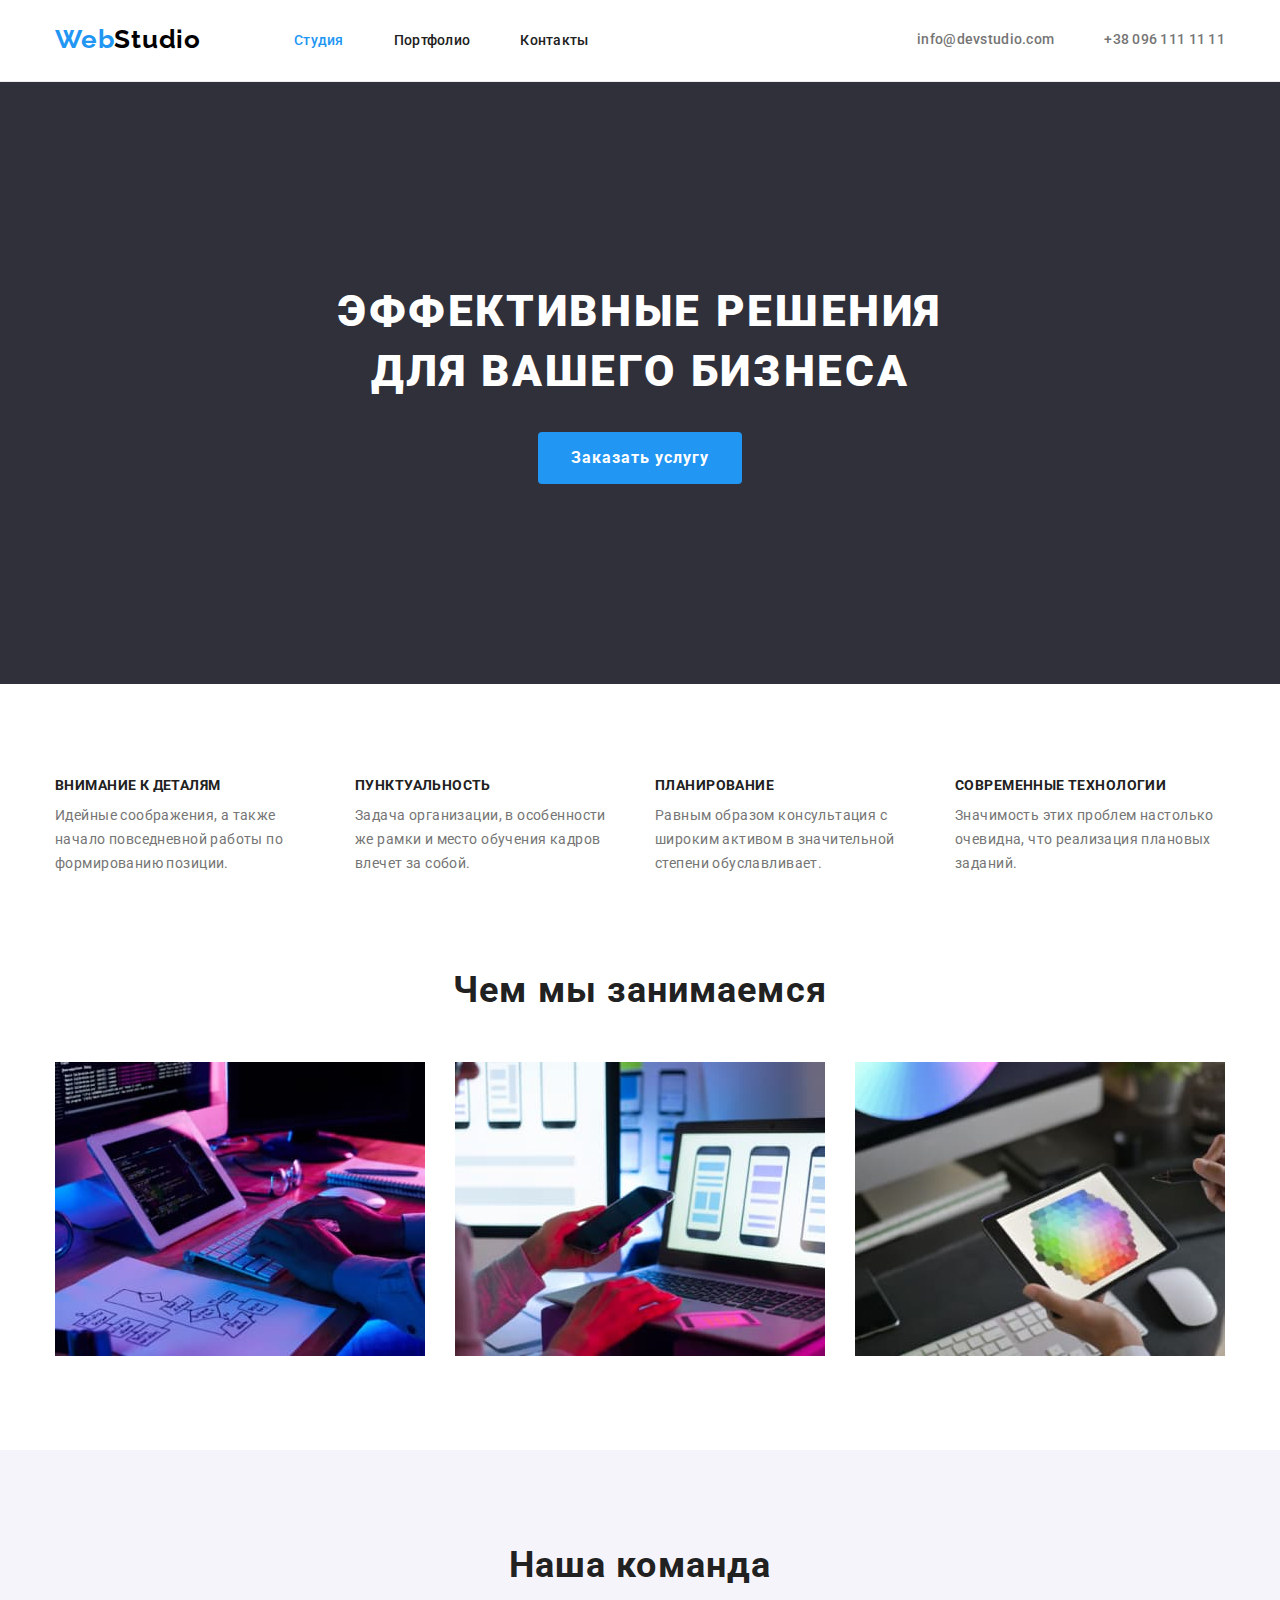
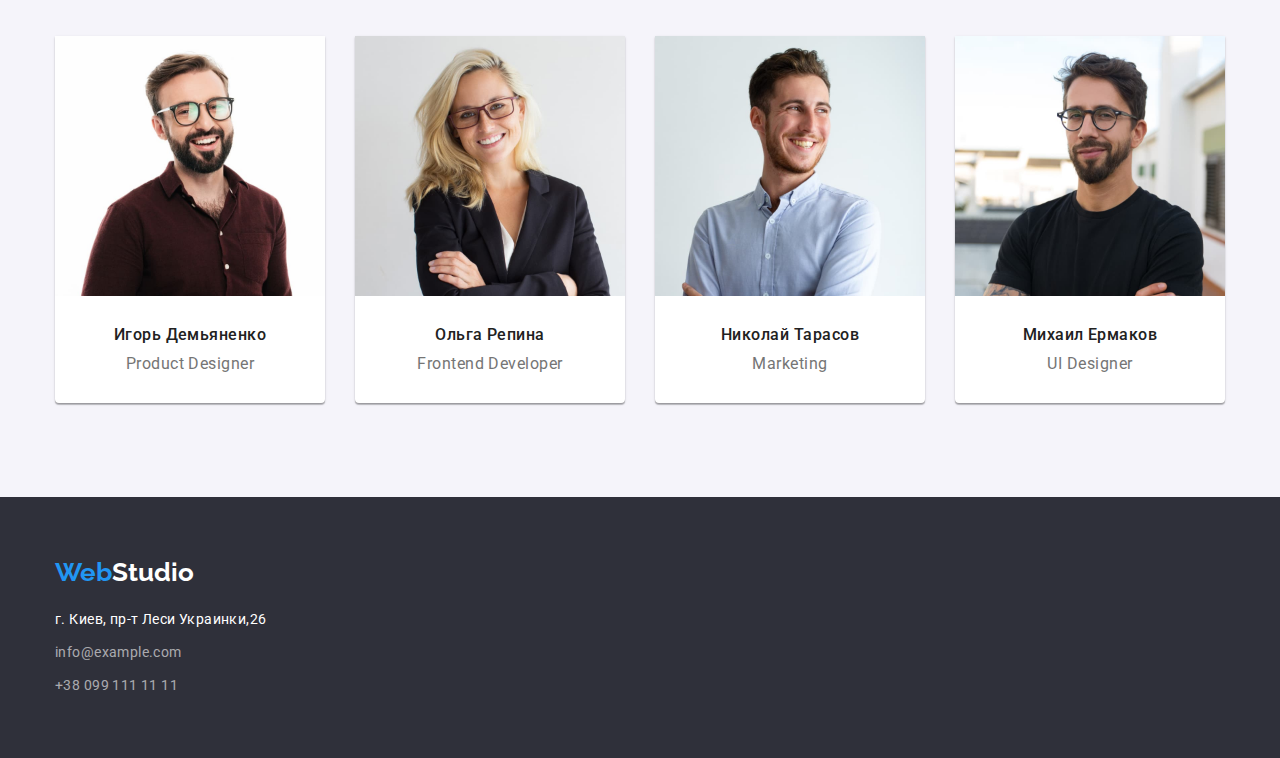
==== index.html @ 599b77ab "start" ====
<!DOCTYPE html>
<html lang="ru">
  <head>
    <meta charset="UTF-8" />
    <meta http-equiv="X-UA-Compatible" content="IE=edge" />
    <meta name="viewport" content="width=device-width, initial-scale=1.0" />
    <title>WebStudio</title>
    <link rel="preconnect" href="https://fonts.googleapis.com" />
    <link rel="preconnect" href="https://fonts.gstatic.com" crossorigin />
    <link
      href="https://fonts.googleapis.com/css2?family=Raleway:wght@700&family=Roboto:wght@400;500;700;900&display=swap"
      rel="stylesheet"
    />
    <link
      rel="stylesheet"
      href="https://cdnjs.cloudflare.com/ajax/libs/modern-normalize/1.1.0/modern-normalize.min.css"
    />
    <link rel="stylesheet" href="./css/styles.css" />
  </head>
  <body>
    <header class="header">
      <div class="container">
        <nav class="site-nav">
          <a class="logo link" href="./index.html"
            >Web<span class="logo-header link">Studio</span></a
          >

          <ul class="menu">
            <li class="menu-item">
              <a class="menu-link current" href="./index.html">Студия</a>
            </li>
            <li class="menu-item">
              <a class="menu-link" href="./portfolio.html">Портфолио</a>
            </li>
            <li class="menu-item"><a class="menu-link" href="">Контакты</a></li>
          </ul>
        </nav>

        <ul class="contacts">
          <li class="contact-item">
            <a class="contact-link" href="mailto:info@devstudio.com"
              >info@devstudio.com</a
            >
          </li>
          <li class="contact-item">
            <a class="contact-link" href="tel:+380961111111"
              >+38 096 111 11 11</a
            >
          </li>
        </ul>
      </div>
    </header>

    <main>
      <section class="hero">
        <div class="container">
          <h1 class="hero-title">Эффективные решения для вашего бизнеса</h1>
          <button type="button" class="hero-btn">Заказать услугу</button>
        </div>
      </section>

      <section class="future">
        <div class="container">
          <h2 hidden>наши особенности</h2>
          <ul class="future-list">
            <li class="future-item">
              <h3 class="future-title">Внимание к деталям</h3>
              <p class="future-text">
                Идейные соображения, а также начало повседневной работы по
                формированию позиции.
              </p>
            </li>
            <li class="future-item">
              <h3 class="future-title">Пунктуальность</h3>
              <p class="future-text">
                Задача организации, в особенности же рамки и место обучения
                кадров влечет за собой.
              </p>
            </li>
            <li class="future-item">
              <h3 class="future-title">Планирование</h3>
              <p class="future-text">
                Равным образом консультация с широким активом в значительной
                степени обуславливает.
              </p>
            </li>
            <li class="future-item">
              <h3 class="future-title">Современные технологии</h3>
              <p class="future-text">
                Значимость этих проблем настолько очевидна, что реализация
                плановых заданий.
              </p>
            </li>
          </ul>
        </div>
      </section>

      <section class="box">
        <div class="container">
          <h2 class="box-title">Чем мы занимаемся</h2>
          <ul class="box-list">
            <li class="box-item">
              <img src="./images/box1(1).jpg" alt="клавиатура" />
            </li>
            <li class="box-item">
              <img src="./images/box2(1).jpg" alt="телефон" />
            </li>
            <li class="box-item">
              <img src="./images/box3(1).jpg" alt="планшет" />
            </li>
          </ul>
        </div>
      </section>

      <section class="team">
        <div class="container">
          <h2 class="team-caption">Наша команда</h2>
          <ul class="team-list">
            <li class="team-item">
              <img
                class="our-team-img"
                src="./images/img(4)(1).jpg"
                alt="Дизайнер"
                width="270"
                height="260"
              />
              <div class="team-member">
                <h3 class="team-title">Игорь Демьяненко</h3>
                <p lang="en" class="team-text">Product Designer</p>
              </div>
            </li>
            <li class="team-item">
              <img
                class="our-team-img"
                src="./images/img(1)(1).jpg"
                alt="Разработчик"
                width="270"
                height="260"
              />
              <div class="team-member">
                <h3 class="team-title">Ольга Репина</h3>
                <p lang="en" class="team-text">Frontend Developer</p>
              </div>
            </li>
            <li class="team-item">
              <img
                class="our-team-img"
                src="./images/img(2)(1).jpg"
                alt="Маркетолог"
                width="270"
                height="260"
              />
              <div class="team-member">
                <h3 class="team-title">Николай Тарасов</h3>
                <p lang="en" class="team-text">Marketing</p>
              </div>
            </li>
            <li class="team-item">
              <img
                class="our-team-img"
                src="./images/img(3)(1).jpg"
                alt="Дизайнер"
                width="270"
                height="260"
              />
              <div class="team-member">
                <h3 class="team-title">Михаил Ермаков</h3>
                <p lang="en" class="team-text">UI Designer</p>
              </div>
            </li>
          </ul>
        </div>
      </section>
    </main>

    <footer class="footer">
      <div class="container">
        <a class="footer-logo" href="./index.html"
          >Web<span class="logo-studio white">Studio</span></a
        >
        <address>
          <ul class="address">
            <li class="address-item">
              <a href="" class="address-title"
                >г. Киев, пр-т Леси Украинки,26</a
              >
            </li>
            <li class="address-item">
              <a class="address-link" href="mailto:info@example.com"
                >info@example.com</a
              >
            </li>
            <li class="address-item">
              <a class="address-link" href="tel:+380991111111"
                >+38 099 111 11 11</a
              >
            </li>
          </ul>
        </address>
      </div>
    </footer>
  </body>
</html>
---- css/styles.css ----
html {
  box-sizing: border-box;
}
*,
*::before,
*::after{
  box-sizing: border-box;

}
:root {
  --main-color: #757575;
  --secondary-color: #212121;
  --logo-header-color: #000;
  --logo-color: #2196f3;
  --logo-studio-color: #fff;
  --link-color: #2196f3;
  --background-color: #2f303a;
  --primary-white-color: #fff;
}

body {
  /*font-family: 'Raleway', sans-serif;*/
  font-family: "Roboto", sans-serif;
  font-weight: 400;
  font-style: normal;
  font-size: 14px;
  color: var(--main-color);
}

.container {
  width: 1200px;
  padding-left: 15px;
  padding-right: 15px;
  margin: 0 auto;
  outline: 1px;
}

section {
  padding-top: 94px;
  padding-bottom: 94px;
}

p,ul,h1,h2,h3,h4,h5,h6 {
  margin: 0;
  padding: 0;
}

img {
display: block;
max-width: 100%;
height: auto;
}


/*-header-*/

.menu {
   display: flex;
   margin-left: 93px;
}
.menu-item {
  display: block;
  padding-top: 32px;
  padding-bottom: 32px;
  text-align: center;
}

.menu-item:not(:last-child){
    margin-right: 50px;
}

.header {
  border-bottom: 1px solid #ECECEC; 
}

.logo {
  font-family: "Raleway", sans-serif;
  font-weight: 700;
  font-size: 26px;
  line-height: 1.19;
  letter-spacing: 0.03em;
  color: var(--logo-color);
  text-decoration: none;
  align-items: center;
  display: block;
  padding-top: 24px;
  padding-bottom: 25px;
}
.logo-header {
  color: var(--logo-header-color);
}

.site-nav {
    display: flex;
}
.menu-link {
  font-weight: 500;
  line-height: 1.14;
  letter-spacing: 0.02em;
  color: var(--secondary-color);
  text-decoration: none;
}
.menu-link:hover,
.menu-link:focus {
  color: var(--link-color);
}
.menu-link.current {
  color: var(--link-color);
}

.contacts {
  display: flex;
 }
 .header .container{
   display: flex;
   justify-content: space-between;
 }
.contact-item{
  padding-top: 32px;
  padding-bottom: 32px;
}

.contact-item:not(:last-child){
  margin-right: 50px;
}
.contact-link {
  font-weight: 500;
  line-height: 1.14;
  letter-spacing: 0.02em;
  color: var(--main-color);
  text-decoration: none;
  display: block;

  }
.contact-link:hover,
.contact-link:focus {
  color: var(--link-color);
}

/*-other-*/
ul {
  list-style: none;
}

/*-ГЕРОЙ-*/
.hero {
  background-color: var(--background-color);
  padding-top: 200px;
  padding-bottom: 200px;   
  text-align: center;
}
.hero-title {
  font-weight: 900;
  font-size: 44px;
  line-height: 1.36;
  letter-spacing: 0.06em;
  text-transform: uppercase;
  color: var(--primary-white-color);
  
  width: 696px;
  margin-top: 0;
    
  margin-bottom: 30px;
  margin-left: auto;
  margin-right: auto;
   
}
.hero-btn {
  font-family: Roboto;
  font-weight: 700;
  font-size: 16px;
  line-height: 1.88;
  
  text-align: center;
  letter-spacing: 0.06em;
  color: var(--primary-white-color);
  background-color: var(--link-color);
  cursor: pointer;
  border-radius: 4px;
  padding: 10px 32px;
  min width: 200px;
  margin-bottom: 0px;
  
  border: 1px solid transparent;
  
}
.hero-btn:hover,
.hero-btn:focus {
  background-color: #188ce8;
}


/* преимущества */
.future-list {
  display: flex;
}
.future-item:not(:last-child){
   margin-right: 30px;
}
.future-item {
  width: 270px;
}

.future-title {
  font-weight: 700;
  line-height: 1.14;
  letter-spacing: 0.03em;
  text-transform: uppercase;
  color: var(--secondary-color);
  margin-bottom: 10px;

  font-size: 14px;
}

.future-text {
  line-height: 1.71;
  letter-spacing: 0.03em;
  color: var(--main-color);
  
}

/* -what we do- */

.box {
  padding-top: 0;
}

.box-list{
  display: flex;
}
.box-item{
  display: block;
}
.box-item:not(:last-child){
    margin-right: 30px;
}

.box-title {
  font-weight: 700;
  font-size: 36px;
  line-height: 1.17;
  letter-spacing: 0.03em;
  color: var(--secondary-color);
  margin-bottom: 50px;
  text-align: center;
}

/* -наша команда -*/

.team {
  background-color: #F5F4FA;
}

.team-list {
  display: flex;
}


.team-caption {
  font-weight: 700;
  font-size: 36px;
  line-height: 1.17;
  letter-spacing: 0.03em;
  color: var(--secondary-color);
  
  text-align: center;
  display: block;
  margin-bottom: 50px;
}

.team-item {
 width: 270px;
 display: block;
 box-shadow: 0px 1px 3px rgba(0, 0, 0, 0.12),
 0px 1px 1px rgba(0, 0, 0, 0.14),
 0px 2px 1px rgba(0, 0, 0, 0.2);
 border-radius: 0px 0px 4px 4px;
 background-color: #fff;
 
}

.our-team-img {
    display: block;
    
}

.team-item:not(:last-child){
    margin-right: 30px;
}

.team-member{
  padding-top: 30px;
  padding-bottom: 30px;
}

.team-title {
  font-weight: 500;
  font-size: 16px;
  line-height: 1.18;
  text-align: center;
  letter-spacing: 0.03em;
  color: var(--secondary-color);
  
  display: block;
  margin-bottom: 10px;
}
.team-text {
  font-size: 16px;
  line-height: 1.18;
  text-align: center;
  letter-spacing: 0.03em;
  color: var(--main-color);

  
}

/* -Футер -*/

.footer {
  background-color: var(--background-color);
  padding-top: 60px;
  padding-bottom: 60px;
}

.footer-logo {
    display: block;
    
    margin-bottom: 20px;
    font-family: 'Raleway';
    font-weight: 700;
    font-size: 26px;
    line-height: 1.19;
    color: var(--logo-color);
    text-decoration: none;
  }
.logo-studio {
  color: var(--logo-studio-color);
}

.address{
  display: block;
}

.address-title {
  line-height: 1.71;
  letter-spacing: 0.03em;
  color: var(--primary-white-color);
  font-style: normal;
  text-decoration: none;
}
.address-link {
  line-height: 1.71;
  letter-spacing: 0.03em;
  color: rgba(255, 255, 255, 0.6);
  text-decoration: none;
  font-style: normal;
}
.address-link:hover,
.address-link:focus {
  color: var(--link-color);
}

.address-item:not(:last-child){
    margin-bottom: 9px;
}


/* --Портфолио- */
/* --Кнопки- */



.portfolio-btn {
  font-weight: 500;
  font-size: 16px;
  line-height: 1.62;
  text-align: center;
  letter-spacing: 0.03em;
  color: var(--secondary-color);
  background-color: #F5F4FA3;
  cursor: pointer;

  display: block;
  padding: 6px 22px;
}
.portfolio-btn:hover,
.portfolio-btn:focus {
  color: var(--primary-white-color);
  background-color: var(--link-color);
  filter: drop-shadow(0px 4px 4px rgba(0, 0, 0, 0.25));
}

.portfolio-btn.current{
  background-color: var(--logo-color);
  color: var(--primary-white-color);
}

.ul.button {
    margin-bottom: 50px;
    display: flex;
    justify-content: center;

}

.portfolio-btn {
    display: block;
    border-radius: 4px;
}
.portfolio-button-item:not(:last-child){
    margin-right: 8px;
}

/* --Примеры портфолио- */

.portfolio-list {
  display: flex;
  flex-wrap: wrap;
}

.portfolio-item {
 display: block;
 width: 370px;
 margin-right: 30px;
 margin-bottom: 30px;

  
}

.portfolio-item:nth-child(3n){
    margin-right: 0;
}

.portfolio-item:nth-last-child(-n + 3){
    margin-bottom: 0;
}

.portfolio-cards {
    display: block;
    font-weight: 700;
    font-size: 18px;
    line-height: 2;
    letter-spacing: 0.06em;
    color: var(--title-text-color);
    text-decoration: none;
    background-color: var(--primary-white-color); 
    
    max-width: 100%;
    height: auto;
    
}

.card-text {
    border-left: 1px solid #EEEEEE;
    border-right: 1px solid #EEEEEE;
    border-bottom: 1px solid #EEEEEE;
    padding: 20px 24px;
}

.portfolio-title {
  font-weight: 700;
  font-size: 18px;
  line-height: 2;
  letter-spacing: 0.06em;
  color: var(--secondary-color);

  text-decoration: none;
  display: block;
  margin-bottom: 4px;
}
.portfolio-text {
  font-size: 16px;
  line-height: 1.87;
  letter-spacing: 0.03em;
  color: var(--main-color);

  font-weight: 400;
  font-family: 'Roboto';
  font-style: normal;
}
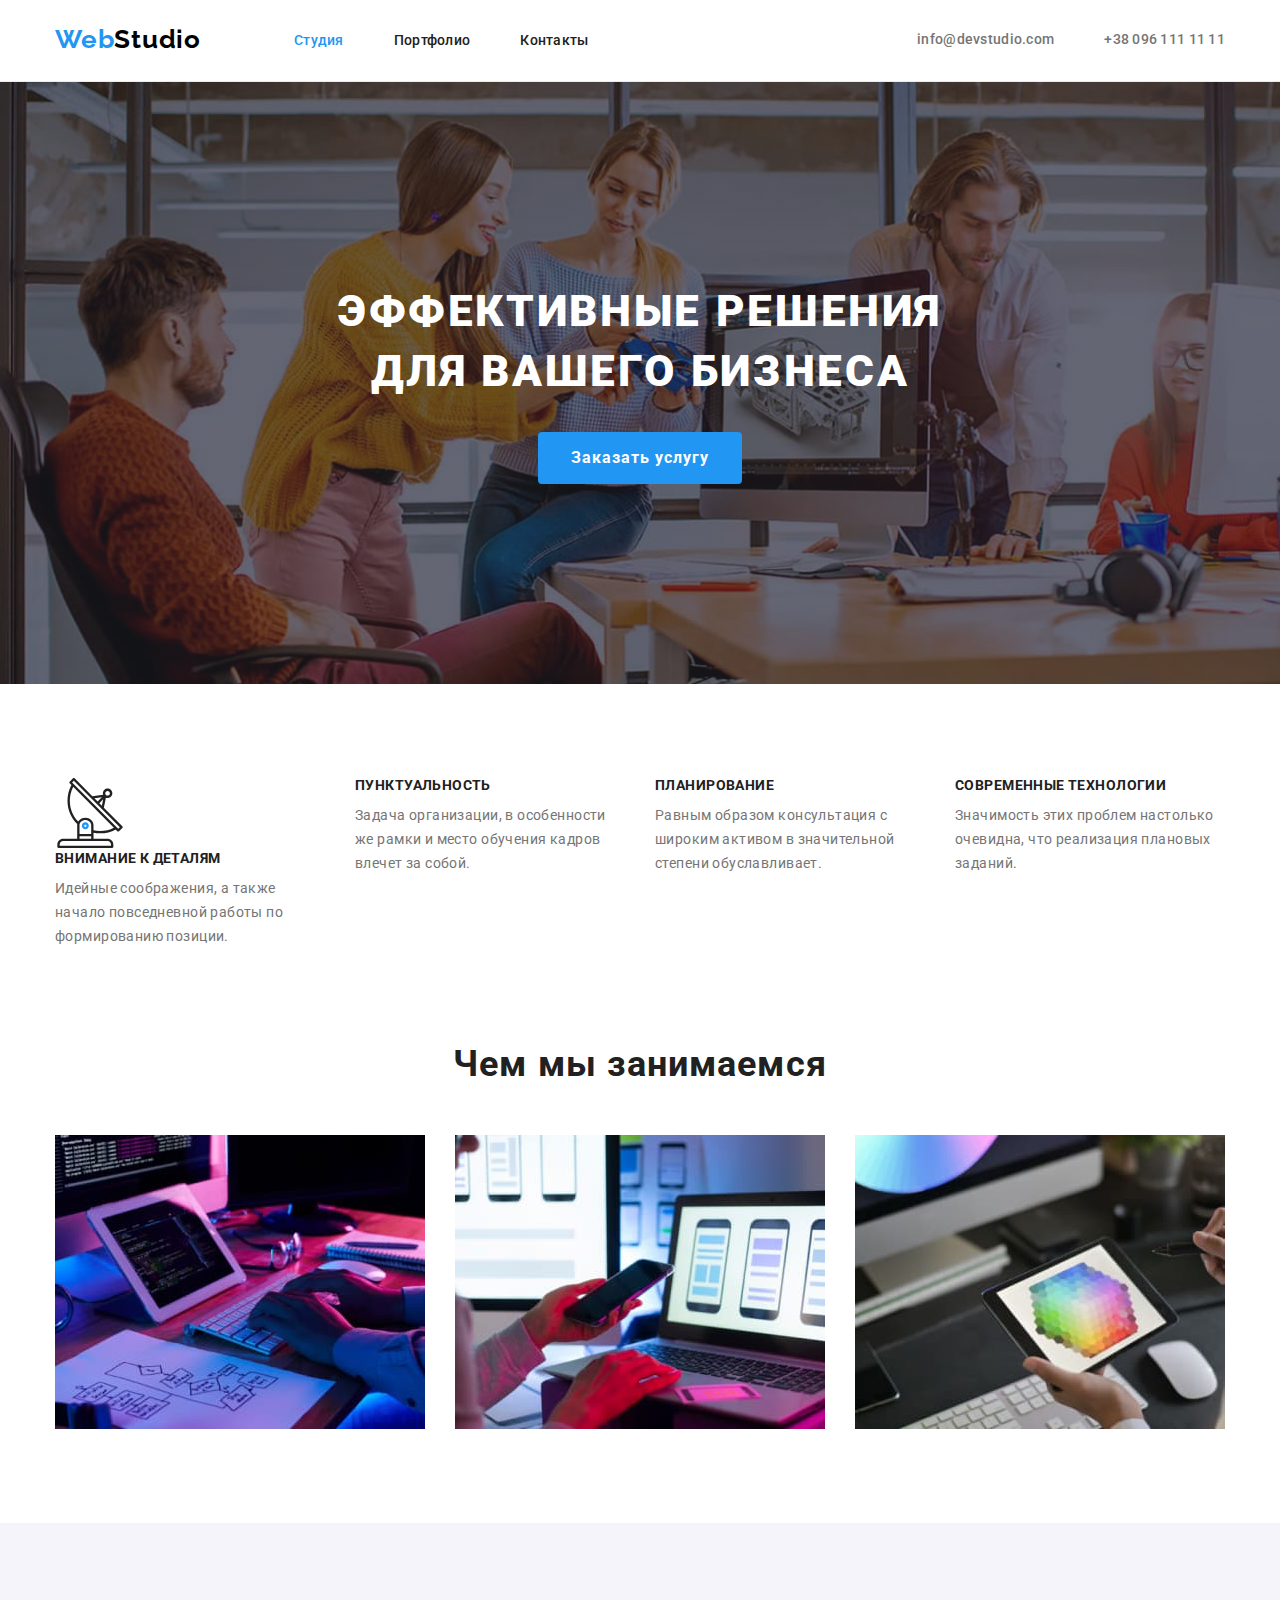
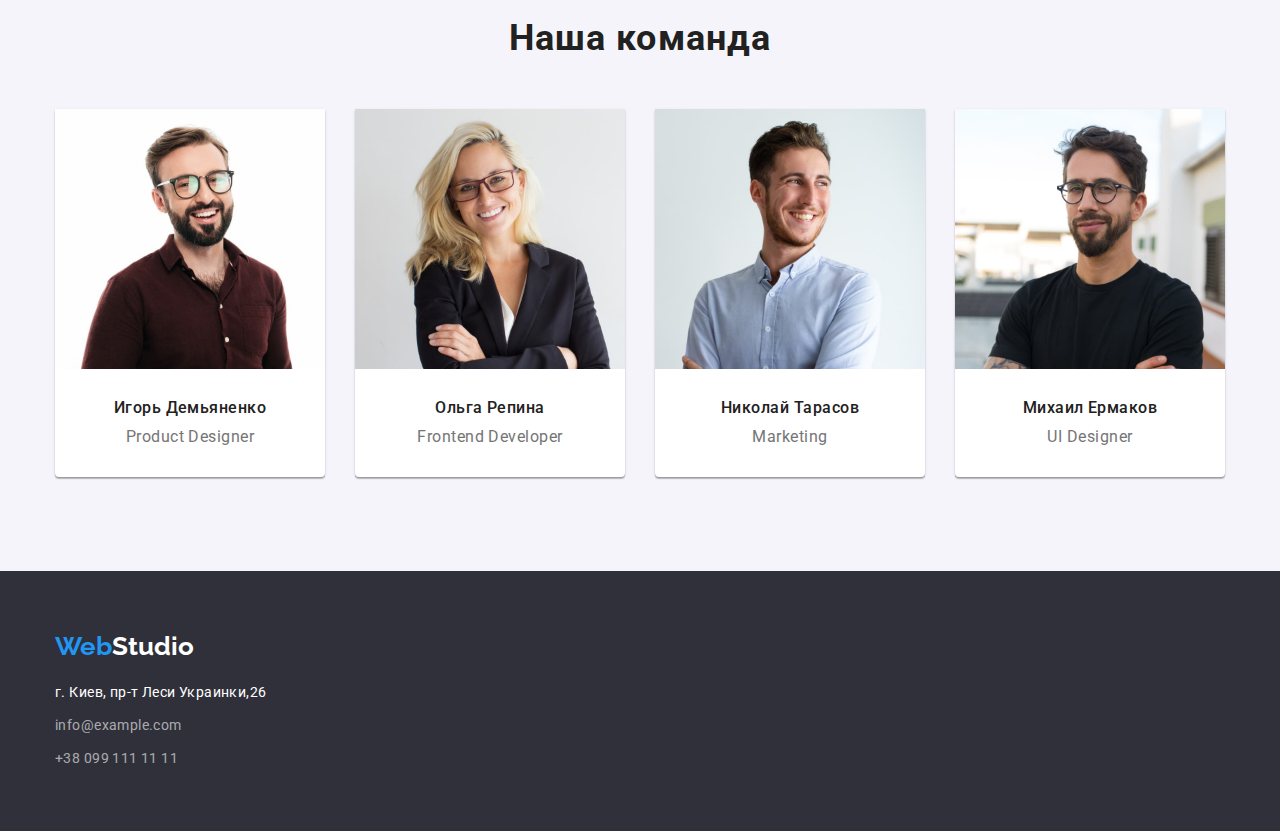
==== commit e68ec0c4: "no svg" ====
--- a/index.html
+++ b/index.html
@@ -64,6 +64,11 @@
           <h2 hidden>наши особенности</h2>
           <ul class="future-list">
             <li class="future-item">
+              <div class="fon">
+                <svg class="fon-item" width="70" height="70">
+                  <use href="./images/symbol-defs.svg#icon-antenna"></use>
+                </svg>
+              </div>
               <h3 class="future-title">Внимание к деталям</h3>
               <p class="future-text">
                 Идейные соображения, а также начало повседневной работы по
--- a/css/styles.css
+++ b/css/styles.css
@@ -143,11 +143,19 @@
 }
 
 /*-ГЕРОЙ-*/
+
 .hero {
   background-color: var(--background-color);
   padding-top: 200px;
   padding-bottom: 200px;   
   text-align: center;
+  background-image: linear-gradient(rgba(47, 48, 58, 0.4),rgba(47, 48, 58, 0.4)),
+  url(../images/hero-bk.jpg);
+  background-repeat: no-repeat;
+  background-size: cover;
+  max-width: 1600px;
+  margin: 0 auto;
+  
 }
 .hero-title {
   font-weight: 900;
@@ -191,6 +199,7 @@
 
 
 /* преимущества */
+
 .future-list {
   display: flex;
 }
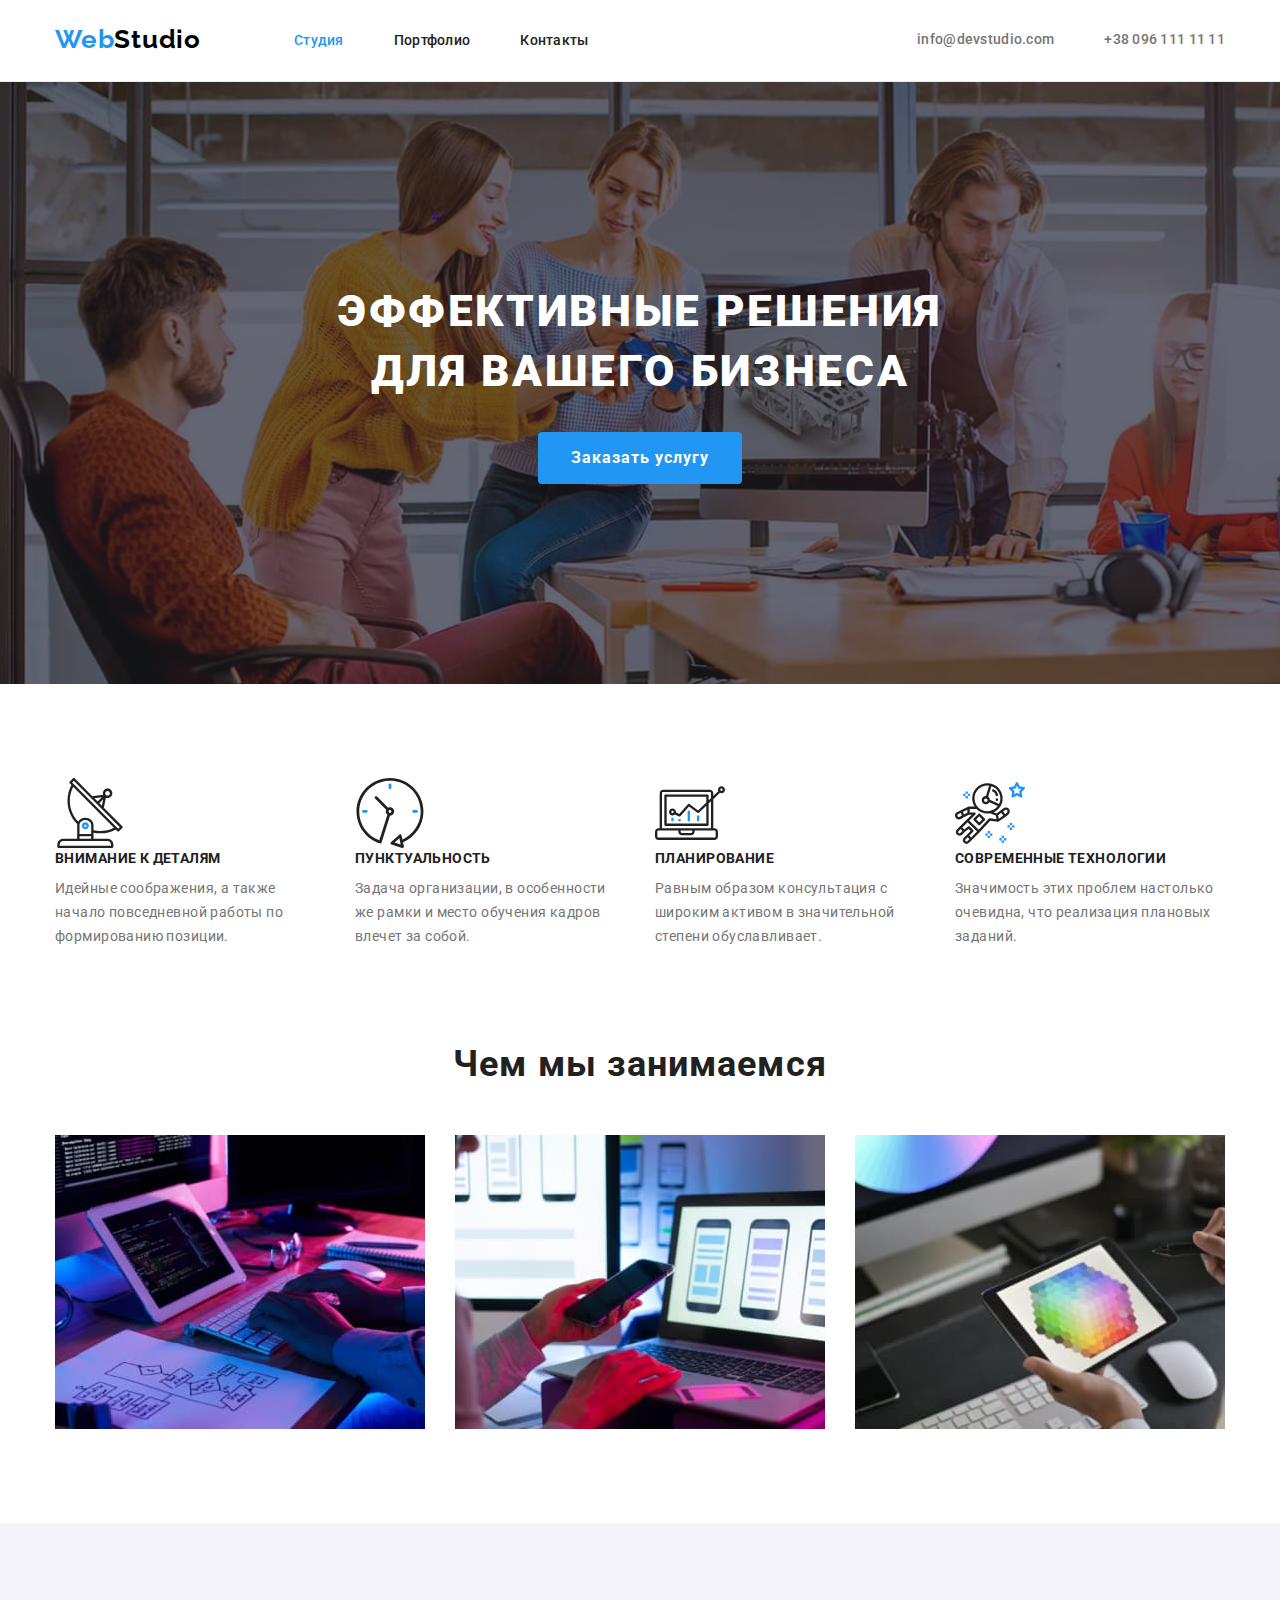
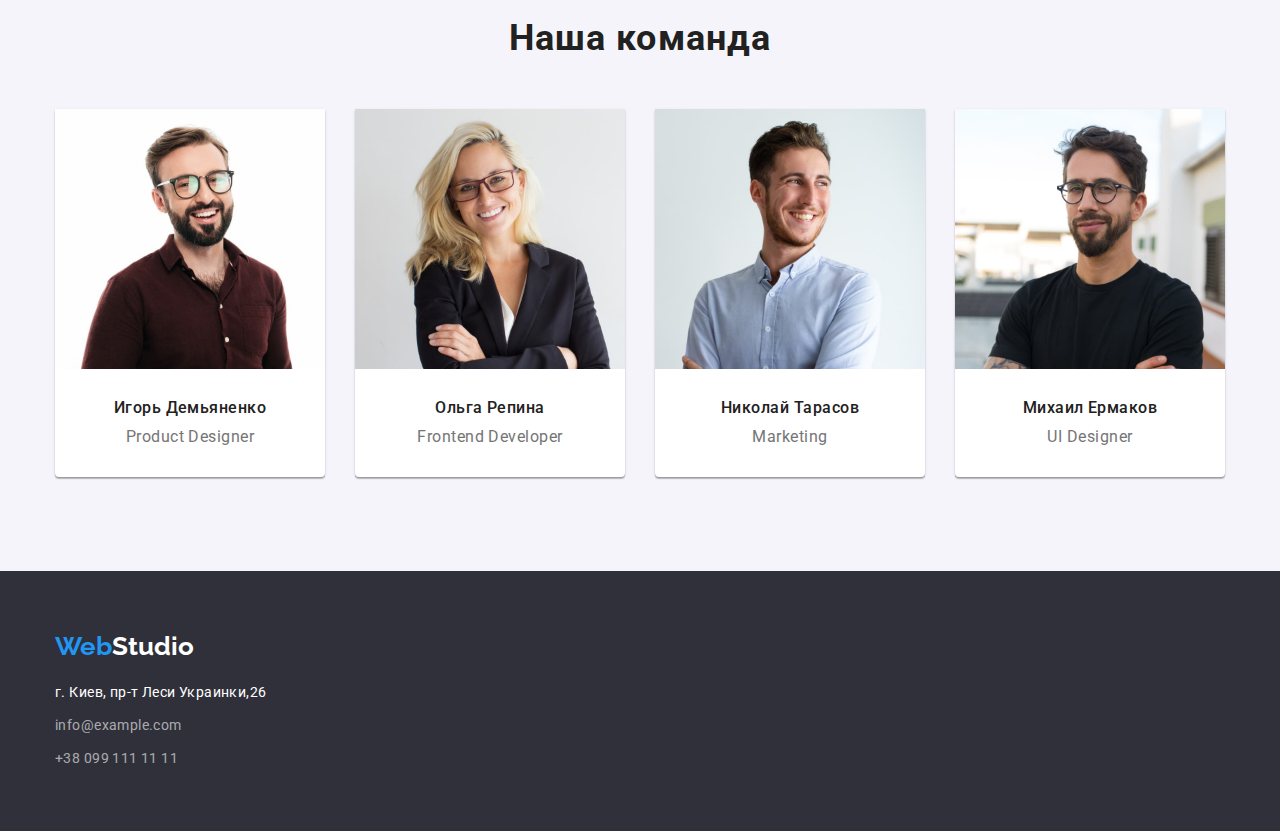
==== commit e725ddac: "new" ====
--- a/index.html
+++ b/index.html
@@ -76,6 +76,11 @@
               </p>
             </li>
             <li class="future-item">
+              <div class="fon">
+                <svg class="fon-item" width="70" height="70">
+                  <use href="./images/symbol-defs.svg#icon-clock"></use>
+                </svg>
+              </div>
               <h3 class="future-title">Пунктуальность</h3>
               <p class="future-text">
                 Задача организации, в особенности же рамки и место обучения
@@ -83,6 +88,11 @@
               </p>
             </li>
             <li class="future-item">
+              <div class="fon">
+                <svg class="fon-item" width="70" height="70">
+                  <use href="./images/symbol-defs.svg#icon-diagram"></use>
+                </svg>
+              </div>
               <h3 class="future-title">Планирование</h3>
               <p class="future-text">
                 Равным образом консультация с широким активом в значительной
@@ -90,6 +100,11 @@
               </p>
             </li>
             <li class="future-item">
+              <div class="fon">
+                <svg class="fon-item" width="70" height="70">
+                  <use href="./images/symbol-defs.svg#icon-astronaut"></use>
+                </svg>
+              </div>
               <h3 class="future-title">Современные технологии</h3>
               <p class="future-text">
                 Значимость этих проблем настолько очевидна, что реализация
--- a/css/styles.css
+++ b/css/styles.css
@@ -227,6 +227,7 @@
   color: var(--main-color);
   
 }
+
 
 /* -what we do- */
 
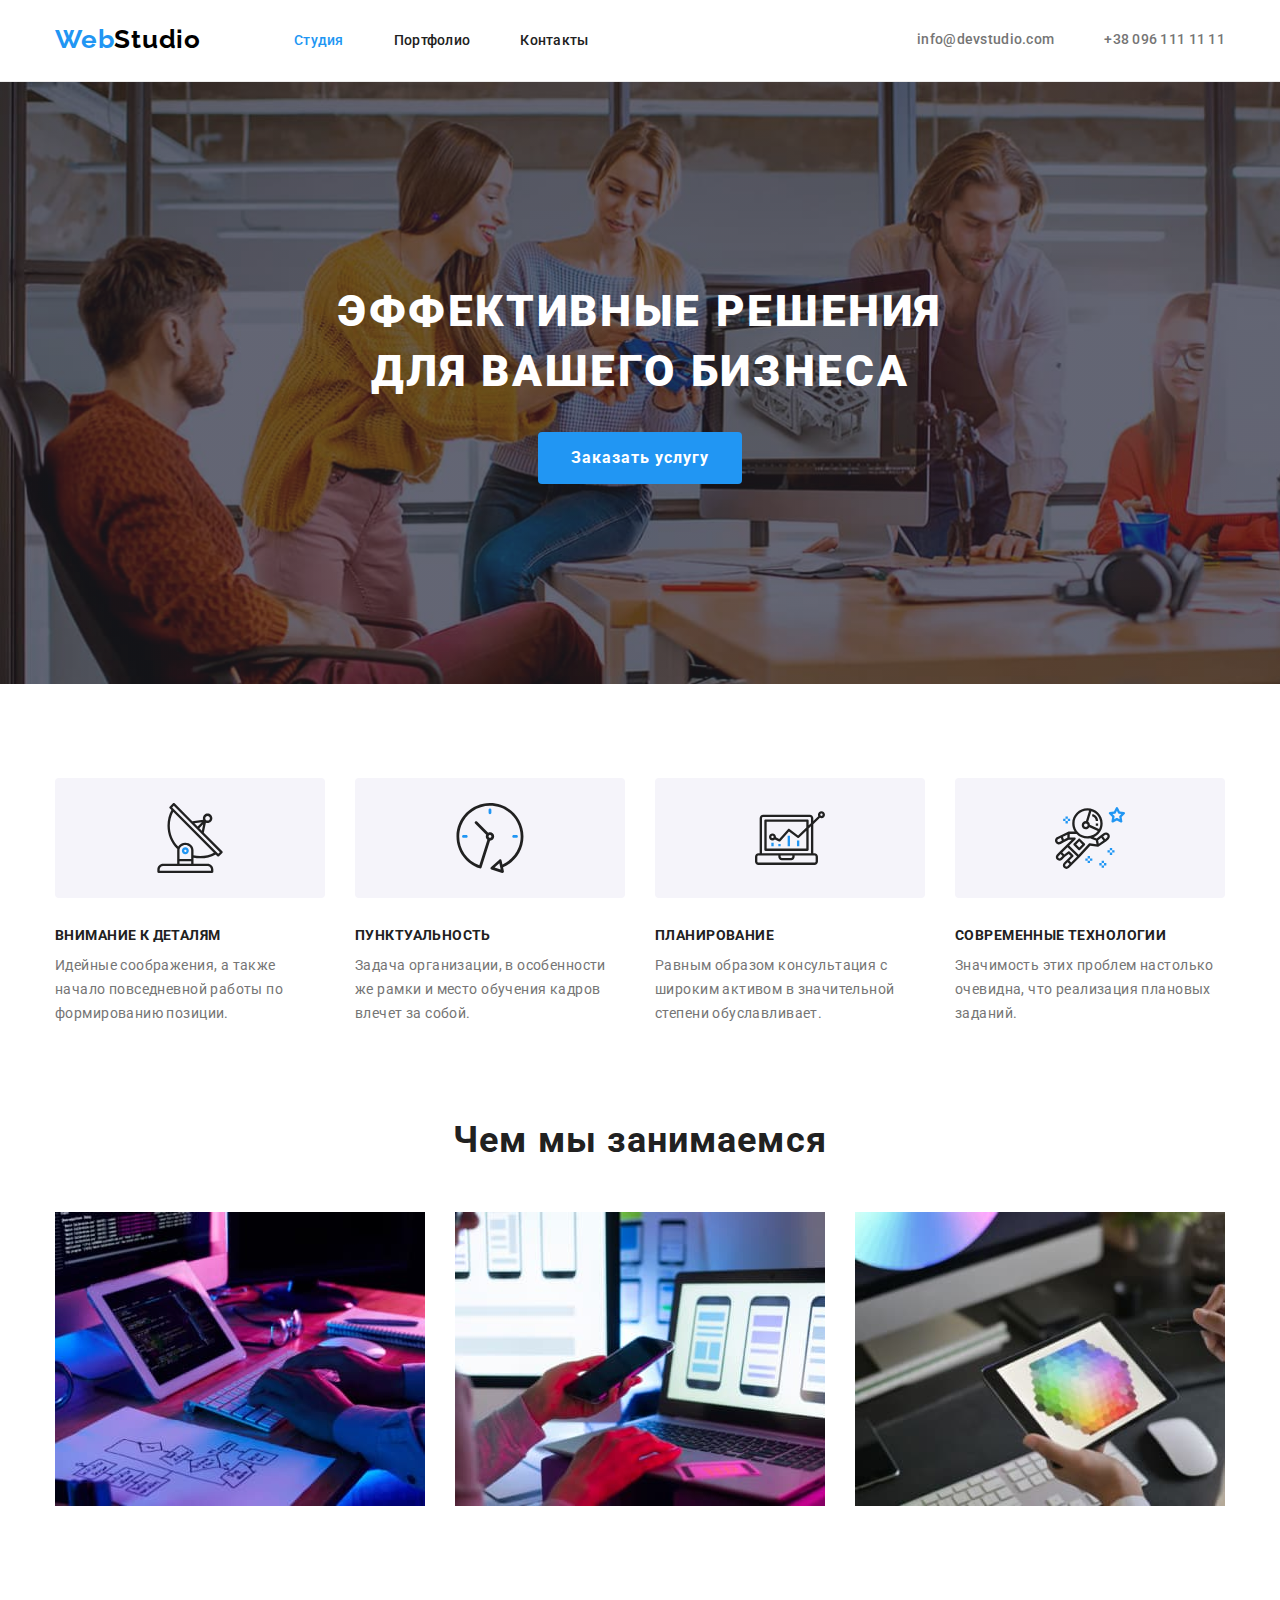
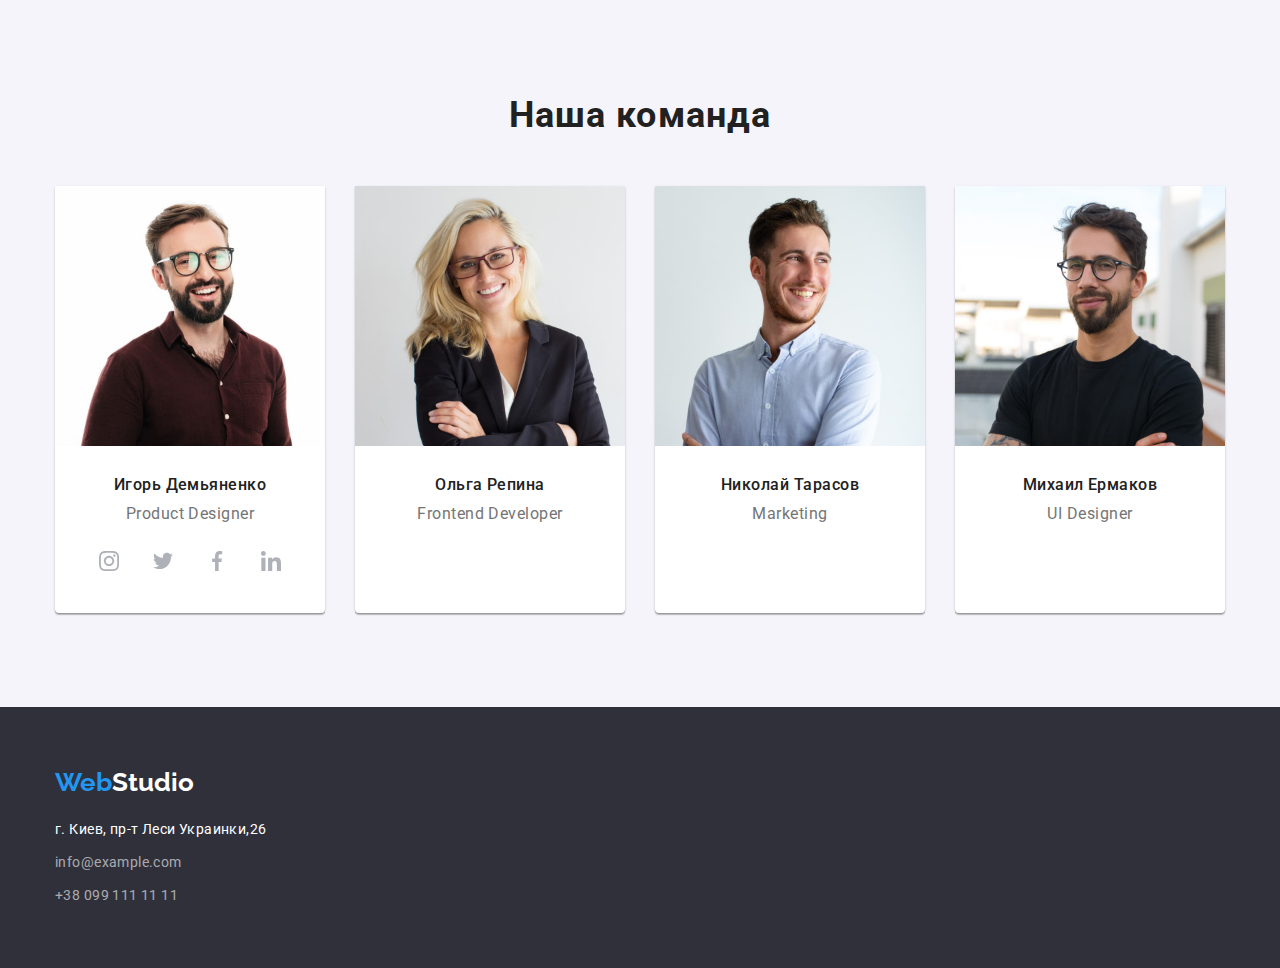
==== commit 6eaec918: "on half ready" ====
--- a/index.html
+++ b/index.html
@@ -148,6 +148,38 @@
                 <h3 class="team-title">Игорь Демьяненко</h3>
                 <p lang="en" class="team-text">Product Designer</p>
               </div>
+              <ul class="our-team-social ul">
+                <li class="our-team-social-item">
+                  <a href="" class="our-team-social-link">
+                    <svg class="our-team-social-icons" width="20" height="20">
+                      <use
+                        href="./images/symbol2-defs.svg#icon-instagram"
+                      ></use>
+                    </svg>
+                  </a>
+                </li>
+                <li class="our-team-social-item">
+                  <a href="" class="our-team-social-link">
+                    <svg class="our-team-social-icons" width="20" height="20">
+                      <use href="./images/symbol2-defs.svg#icon-twitter"></use>
+                    </svg>
+                  </a>
+                </li>
+                <li class="our-team-social-item">
+                  <a href="" class="our-team-social-link">
+                    <svg class="our-team-social-icons" width="20" height="20">
+                      <use href="./images/symbol2-defs.svg#icon-facebook"></use>
+                    </svg>
+                  </a>
+                </li>
+                <li class="our-team-social-item">
+                  <a href="" class="our-team-social-link">
+                    <svg class="our-team-social-icons" width="20" height="20">
+                      <use href="./images/symbol2-defs.svg#icon-linkedin"></use>
+                    </svg>
+                  </a>
+                </li>
+              </ul>
             </li>
             <li class="team-item">
               <img
--- a/css/styles.css
+++ b/css/styles.css
@@ -202,12 +202,14 @@
 
 .future-list {
   display: flex;
+  
 }
 .future-item:not(:last-child){
    margin-right: 30px;
 }
 .future-item {
   width: 270px;
+  
 }
 
 .future-title {
@@ -219,14 +221,27 @@
   margin-bottom: 10px;
 
   font-size: 14px;
+  
 }
 
 .future-text {
   line-height: 1.71;
   letter-spacing: 0.03em;
   color: var(--main-color);
-  
-}
+    
+}
+
+.fon {
+  display: flex;
+  justify-content: center;
+  align-items: center;
+  background-color: #F5F4FA;
+  width: 270px;
+  height: 120px;
+  margin-bottom: 30px;
+  border-radius: 4px;
+}
+
 
 
 /* -what we do- */
@@ -300,7 +315,7 @@
 
 .team-member{
   padding-top: 30px;
-  padding-bottom: 30px;
+  padding-bottom: 16px;
 }
 
 .team-title {
@@ -320,8 +335,38 @@
   text-align: center;
   letter-spacing: 0.03em;
   color: var(--main-color);
-
-  
+ 
+}
+
+.our-team-social{
+    display: flex;
+    justify-content: center;
+    margin-bottom: 30px;
+}
+.our-team-social-link{
+    display: flex;
+    justify-content: center;
+    align-items: center;
+    width: 44px;
+    height: 44px;
+    background-color: #FFFFFF;
+    border-radius: 50%;
+    fill: #AFB1B8;
+}
+.our-team-social-link:focus{
+    background-color: var(--link-color);
+}
+.our-team-social-link:focus.our-team-social-icons{
+    fill: var(--primary-white-color);
+}
+.our-team-social-item:not(:last-child){
+    margin-right: 10px;
+}
+.our-team-social-link:hover{
+    background-color: var(--link-color);
+}
+.our-team-social-link:hover.our-team-social-icons{
+    fill: var(--primary-white-color);
 }
 
 /* -Футер -*/
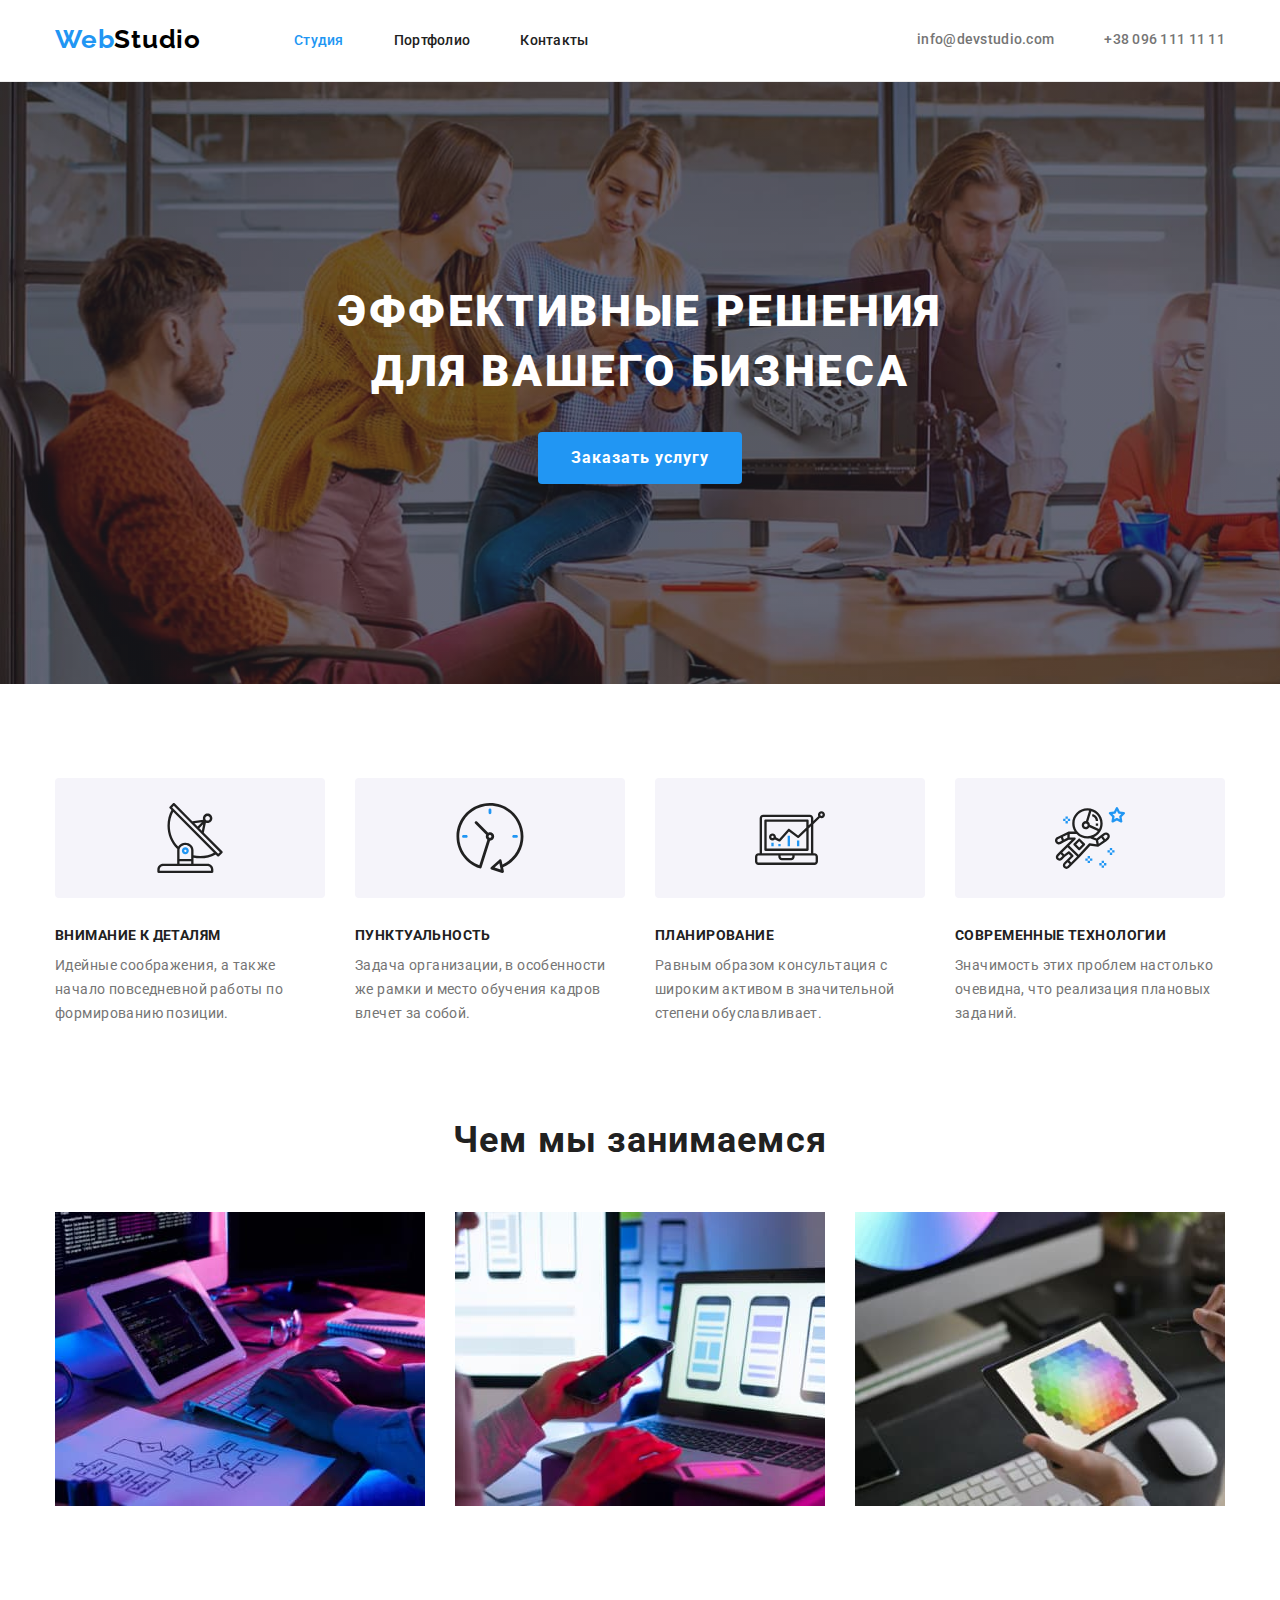
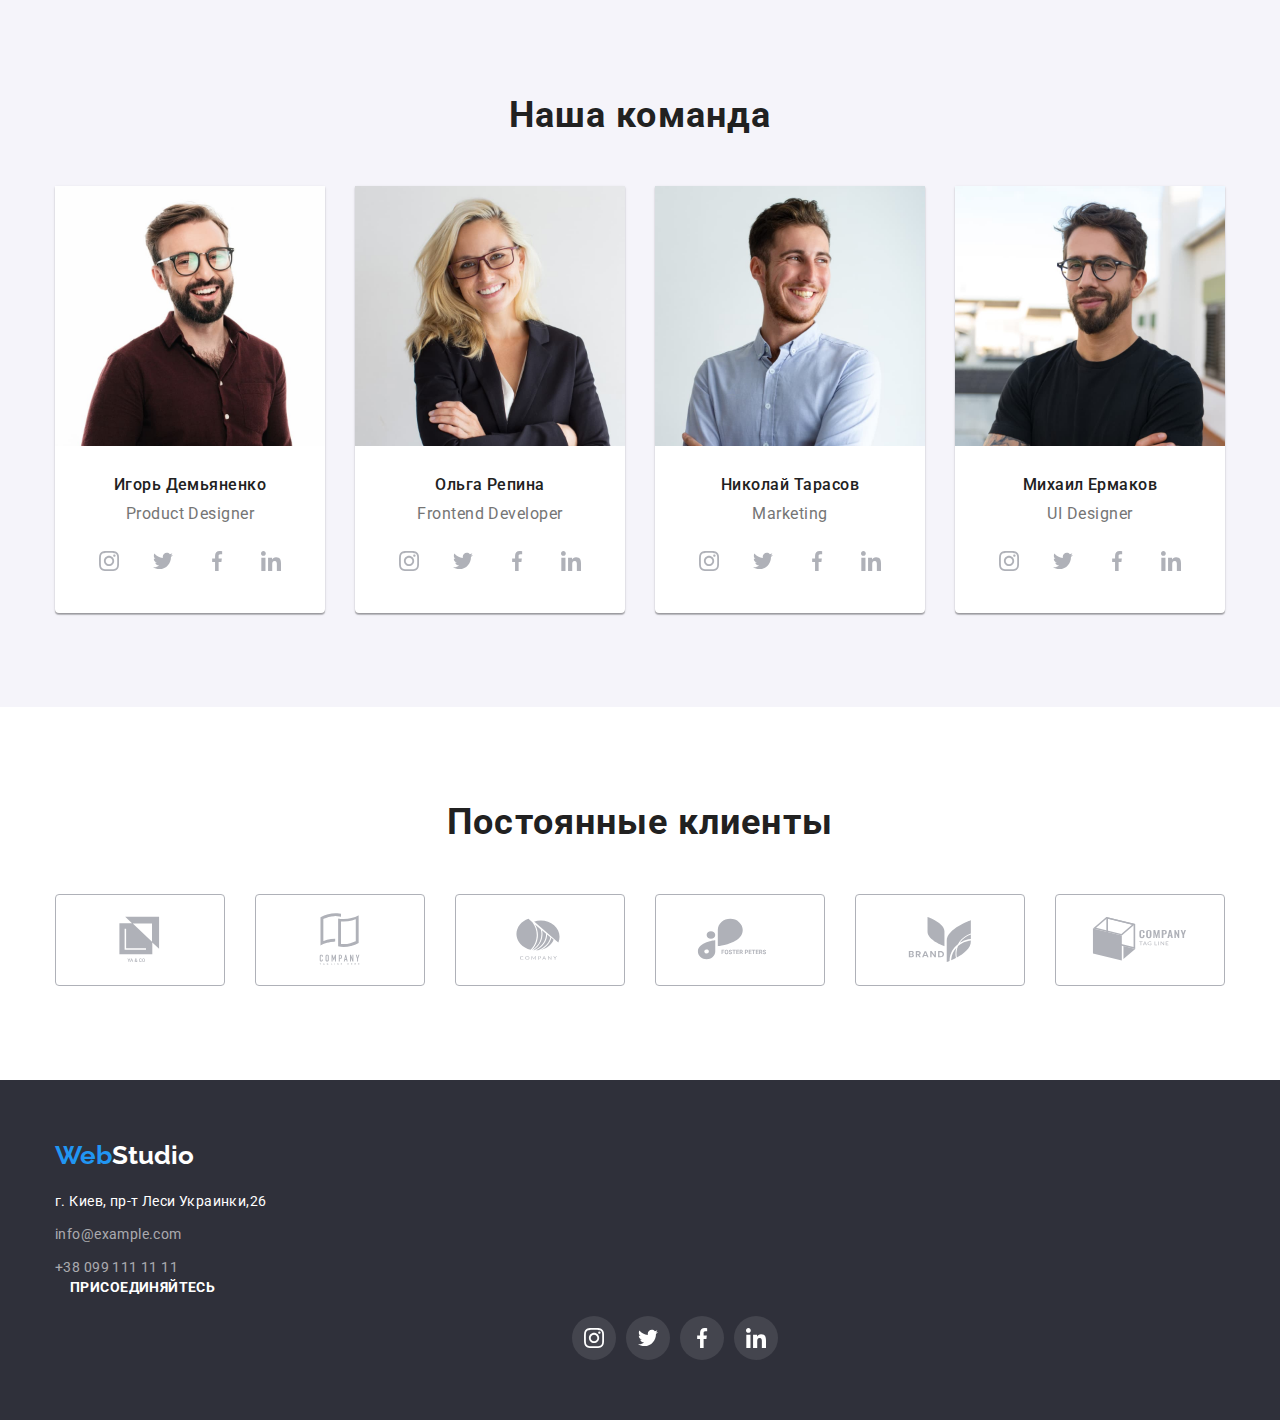
==== commit 53f92933: "footer start" ====
--- a/index.html
+++ b/index.html
@@ -193,6 +193,38 @@
                 <h3 class="team-title">Ольга Репина</h3>
                 <p lang="en" class="team-text">Frontend Developer</p>
               </div>
+              <ul class="our-team-social ul">
+                <li class="our-team-social-item">
+                  <a href="" class="our-team-social-link">
+                    <svg class="our-team-social-icons" width="20" height="20">
+                      <use
+                        href="./images/symbol2-defs.svg#icon-instagram"
+                      ></use>
+                    </svg>
+                  </a>
+                </li>
+                <li class="our-team-social-item">
+                  <a href="" class="our-team-social-link">
+                    <svg class="our-team-social-icons" width="20" height="20">
+                      <use href="./images/symbol2-defs.svg#icon-twitter"></use>
+                    </svg>
+                  </a>
+                </li>
+                <li class="our-team-social-item">
+                  <a href="" class="our-team-social-link">
+                    <svg class="our-team-social-icons" width="20" height="20">
+                      <use href="./images/symbol2-defs.svg#icon-facebook"></use>
+                    </svg>
+                  </a>
+                </li>
+                <li class="our-team-social-item">
+                  <a href="" class="our-team-social-link">
+                    <svg class="our-team-social-icons" width="20" height="20">
+                      <use href="./images/symbol2-defs.svg#icon-linkedin"></use>
+                    </svg>
+                  </a>
+                </li>
+              </ul>
             </li>
             <li class="team-item">
               <img
@@ -206,6 +238,38 @@
                 <h3 class="team-title">Николай Тарасов</h3>
                 <p lang="en" class="team-text">Marketing</p>
               </div>
+              <ul class="our-team-social ul">
+                <li class="our-team-social-item">
+                  <a href="" class="our-team-social-link">
+                    <svg class="our-team-social-icons" width="20" height="20">
+                      <use
+                        href="./images/symbol2-defs.svg#icon-instagram"
+                      ></use>
+                    </svg>
+                  </a>
+                </li>
+                <li class="our-team-social-item">
+                  <a href="" class="our-team-social-link">
+                    <svg class="our-team-social-icons" width="20" height="20">
+                      <use href="./images/symbol2-defs.svg#icon-twitter"></use>
+                    </svg>
+                  </a>
+                </li>
+                <li class="our-team-social-item">
+                  <a href="" class="our-team-social-link">
+                    <svg class="our-team-social-icons" width="20" height="20">
+                      <use href="./images/symbol2-defs.svg#icon-facebook"></use>
+                    </svg>
+                  </a>
+                </li>
+                <li class="our-team-social-item">
+                  <a href="" class="our-team-social-link">
+                    <svg class="our-team-social-icons" width="20" height="20">
+                      <use href="./images/symbol2-defs.svg#icon-linkedin"></use>
+                    </svg>
+                  </a>
+                </li>
+              </ul>
             </li>
             <li class="team-item">
               <img
@@ -219,6 +283,100 @@
                 <h3 class="team-title">Михаил Ермаков</h3>
                 <p lang="en" class="team-text">UI Designer</p>
               </div>
+              <ul class="our-team-social ul">
+                <li class="our-team-social-item">
+                  <a href="" class="our-team-social-link">
+                    <svg class="our-team-social-icons" width="20" height="20">
+                      <use
+                        href="./images/symbol2-defs.svg#icon-instagram"
+                      ></use>
+                    </svg>
+                  </a>
+                </li>
+                <li class="our-team-social-item">
+                  <a href="" class="our-team-social-link">
+                    <svg class="our-team-social-icons" width="20" height="20">
+                      <use href="./images/symbol2-defs.svg#icon-twitter"></use>
+                    </svg>
+                  </a>
+                </li>
+                <li class="our-team-social-item">
+                  <a href="" class="our-team-social-link">
+                    <svg class="our-team-social-icons" width="20" height="20">
+                      <use href="./images/symbol2-defs.svg#icon-facebook"></use>
+                    </svg>
+                  </a>
+                </li>
+                <li class="our-team-social-item">
+                  <a href="" class="our-team-social-link">
+                    <svg class="our-team-social-icons" width="20" height="20">
+                      <use href="./images/symbol2-defs.svg#icon-linkedin"></use>
+                    </svg>
+                  </a>
+                </li>
+              </ul>
+            </li>
+          </ul>
+        </div>
+      </section>
+
+      <section class="section clients">
+        <div class="container">
+          <h2 class="clients-title">Постоянные клиенты</h2>
+          <ul class="clients-list ul">
+            <li class="clients-item">
+              <a href="" class="clients-link">
+                <svg class="clients-icons" width="106" height="60">
+                  <use
+                    href="./images/symbol3-defs.svg#icon-icon-partner1"
+                  ></use>
+                </svg>
+              </a>
+            </li>
+            <li class="clients-item">
+              <a href="" class="clients-link">
+                <svg class="clients-icons" width="106" height="60">
+                  <use
+                    href="./images/symbol3-defs.svg#icon-icon-partner2"
+                  ></use>
+                </svg>
+              </a>
+            </li>
+            <li class="clients-item">
+              <a href="" class="clients-link">
+                <svg class="clients-icons" width="106" height="60">
+                  <use
+                    href="./images/symbol3-defs.svg#icon-icon-partner3"
+                  ></use>
+                </svg>
+              </a>
+            </li>
+            <li class="clients-item">
+              <a href="" class="clients-link">
+                <svg class="clients-icons" width="106" height="60">
+                  <use
+                    href="./images/symbol3-defs.svg#icon-icon-partner4"
+                  ></use>
+                </svg>
+              </a>
+            </li>
+            <li class="clients-item">
+              <a href="" class="clients-link">
+                <svg class="clients-icons" width="106" height="60">
+                  <use
+                    href="./images/symbol3-defs.svg#icon-icon-partner5"
+                  ></use>
+                </svg>
+              </a>
+            </li>
+            <li class="clients-item">
+              <a href="" class="clients-link">
+                <svg class="clients-icons" width="106" height="60">
+                  <use
+                    href="./images/symbol3-defs.svg#icon-icon-partner6"
+                  ></use>
+                </svg>
+              </a>
             </li>
           </ul>
         </div>
@@ -250,6 +408,40 @@
           </ul>
         </address>
       </div>
+
+      <div class="footer-social">
+        <p class="footer-social-title">присоединяйтесь</p>
+        <ul class="ul footer-social-list">
+          <li class="footer-social-item">
+            <a href="" class="footer-social-link">
+              <svg class="footer-social-icons" width="20" height="20">
+                <use href="./images/symbol2-defs.svg#icon-instagram"></use>
+              </svg>
+            </a>
+          </li>
+          <li class="footer-social-item">
+            <a href="" class="footer-social-link">
+              <svg class="footer-social-icons" width="20" height="20">
+                <use href="./images/symbol2-defs.svg#icon-twitter"></use>
+              </svg>
+            </a>
+          </li>
+          <li class="footer-social-item">
+            <a href="" class="footer-social-link">
+              <svg class="footer-social-icons" width="20" height="20">
+                <use href="./images/symbol2-defs.svg#icon-facebook"></use>
+              </svg>
+            </a>
+          </li>
+          <li class="footer-social-item">
+            <a href="" class="footer-social-link">
+              <svg class="footer-social-icons" width="20" height="20">
+                <use href="./images/symbol2-defs.svg#icon-linkedin"></use>
+              </svg>
+            </a>
+          </li>
+        </ul>
+      </div>
     </footer>
   </body>
 </html>
--- a/css/styles.css
+++ b/css/styles.css
@@ -353,11 +353,12 @@
     border-radius: 50%;
     fill: #AFB1B8;
 }
+
 .our-team-social-link:focus{
     background-color: var(--link-color);
 }
-.our-team-social-link:focus.our-team-social-icons{
-    fill: var(--primary-white-color);
+.our-team-social-link:focus .our-team-social-icons{
+    fill: #FFFFFF;
 }
 .our-team-social-item:not(:last-child){
     margin-right: 10px;
@@ -365,8 +366,50 @@
 .our-team-social-link:hover{
     background-color: var(--link-color);
 }
-.our-team-social-link:hover.our-team-social-icons{
-    fill: var(--primary-white-color);
+.our-team-social-link:hover .our-team-social-icons{
+    fill: #FFFFFF;
+}
+
+/* -Клиенты- */
+
+.clients-title{
+    display: block;
+    font-family: 'Roboto';
+    font-style: normal;
+    font-weight: 700;
+    font-size: 36px;
+    line-height: 1.17;
+    text-align: center;
+    letter-spacing: 0.03em;
+    
+    color: var(--secondary-color);
+}
+.clients-list{
+    display: flex;
+    margin-top: 50px;
+}
+.clients-link{
+    display: flex;
+    justify-content: center;
+    align-items: center;
+    width: 170px;
+    height: 92px;
+    border: 1px solid #AFB1B8;
+    border-radius: 4px;
+}
+.clients-item:not(:last-child){
+    margin-right: 30px;
+}
+.clients-icons{
+    fill: #AFB1B8;
+}
+.clients-link:hover,
+.clients-link:focus{
+    border-color: var(--link-color);
+}
+.clients-link:hover .clients-icons,
+.clients-link:focus .clients-icons{
+    fill: var(--link-color);
 }
 
 /* -Футер -*/
@@ -420,6 +463,62 @@
 }
 
 
+
+.footer-section{
+    display: flex;
+    align-items: baseline;
+}
+.footer-navigation{
+    display: block;
+}
+.footer-social{
+    display: block;
+    margin-left: 70px;
+    
+}
+.footer-social-title{
+    margin-bottom: 20px;
+    display: block;
+    font-family: 'Roboto';
+    font-style: normal;
+    font-weight: 700;
+    font-size: 14px;
+    line-height: 1.14;
+    letter-spacing: 0.03em;
+    text-transform: uppercase;
+    
+    color: var(--logo-studio-color)
+}
+
+.footer-social-list{
+    display: flex;
+    justify-content: center;
+    align-items: center;
+}
+
+.footer-social-item:not(:last-child){
+    margin-right: 10px;
+}
+
+
+.footer-social-link{
+    display: flex;
+    justify-content: center;
+    align-items: center;
+    fill: #FFFFFF;
+    border-radius: 50%;
+    background-color: rgba(255, 255, 255, 0.1);
+    width: 44px;
+    height: 44px; 
+}
+
+.footer-social-link:hover,
+.footer-social-link:focus{
+    background-color: var(--link-color);
+}
+
+
+
 /* --Портфолио- */
 /* --Кнопки- */
 
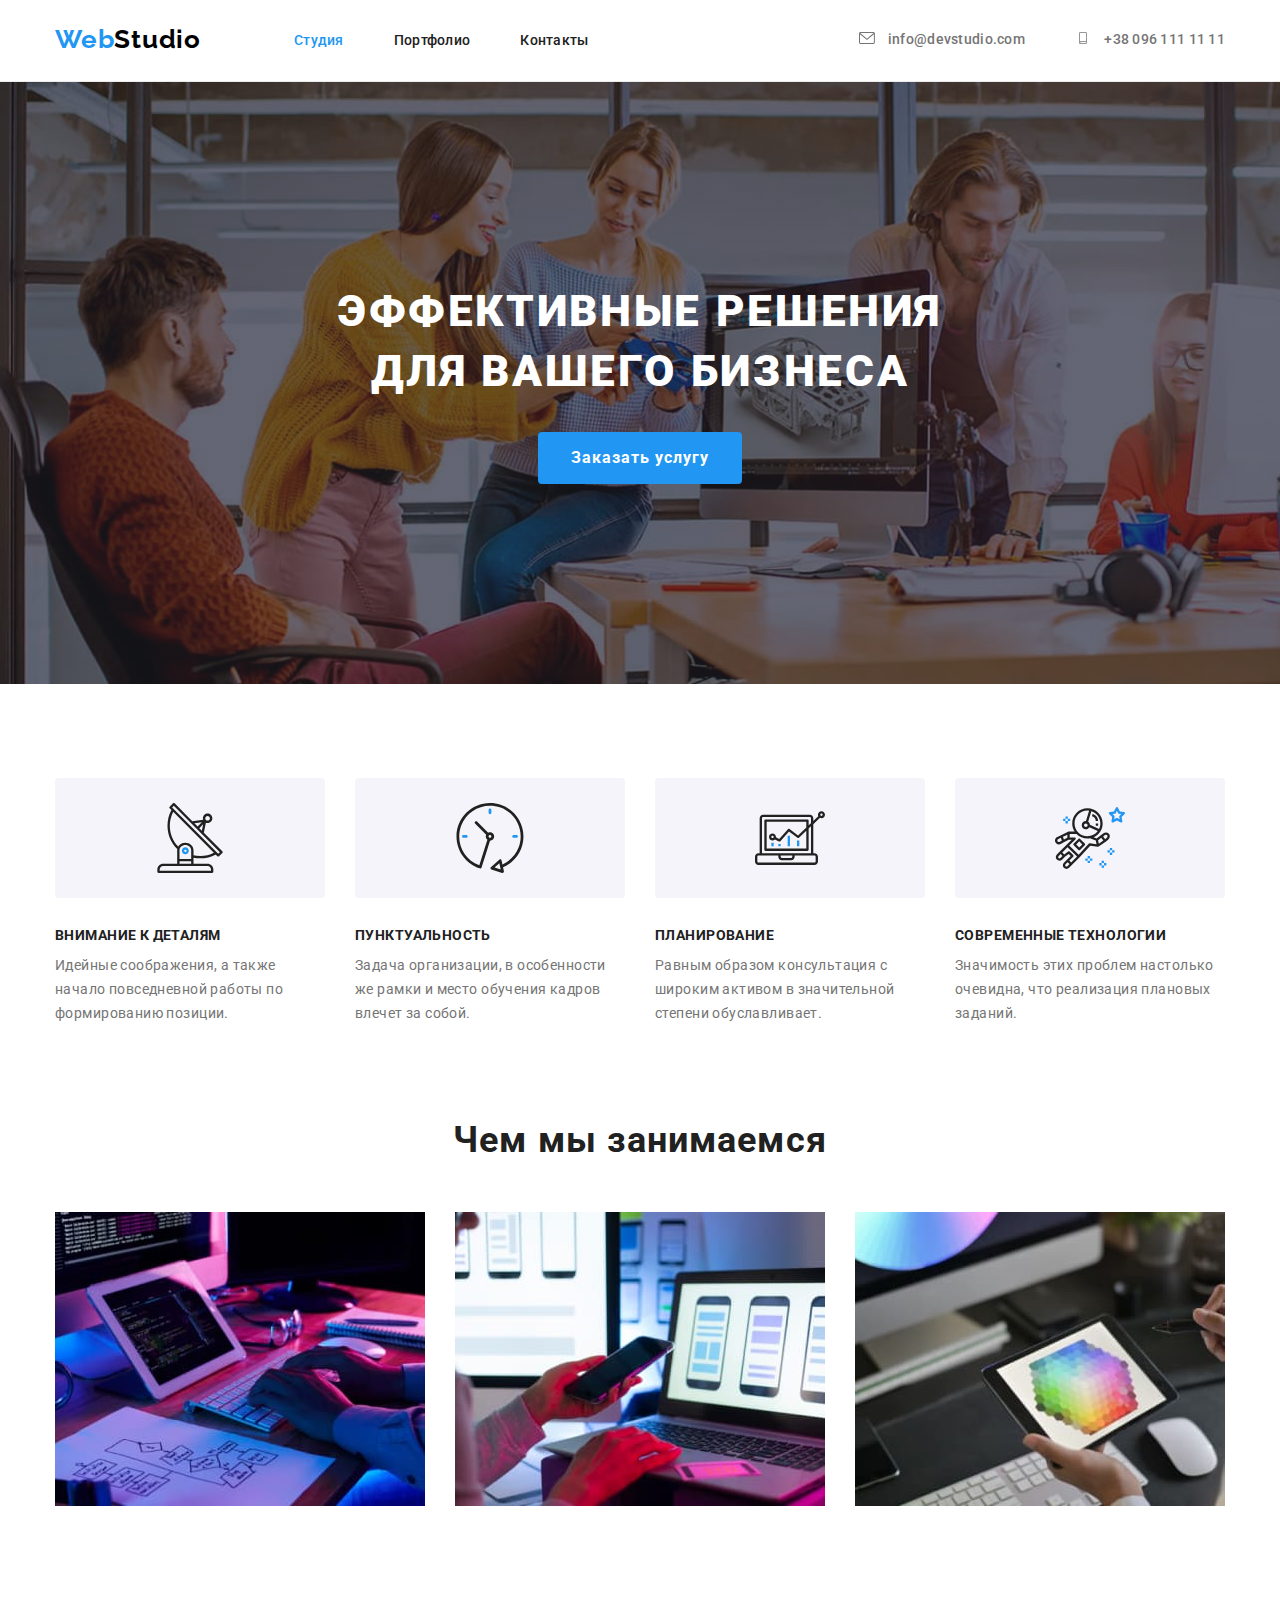
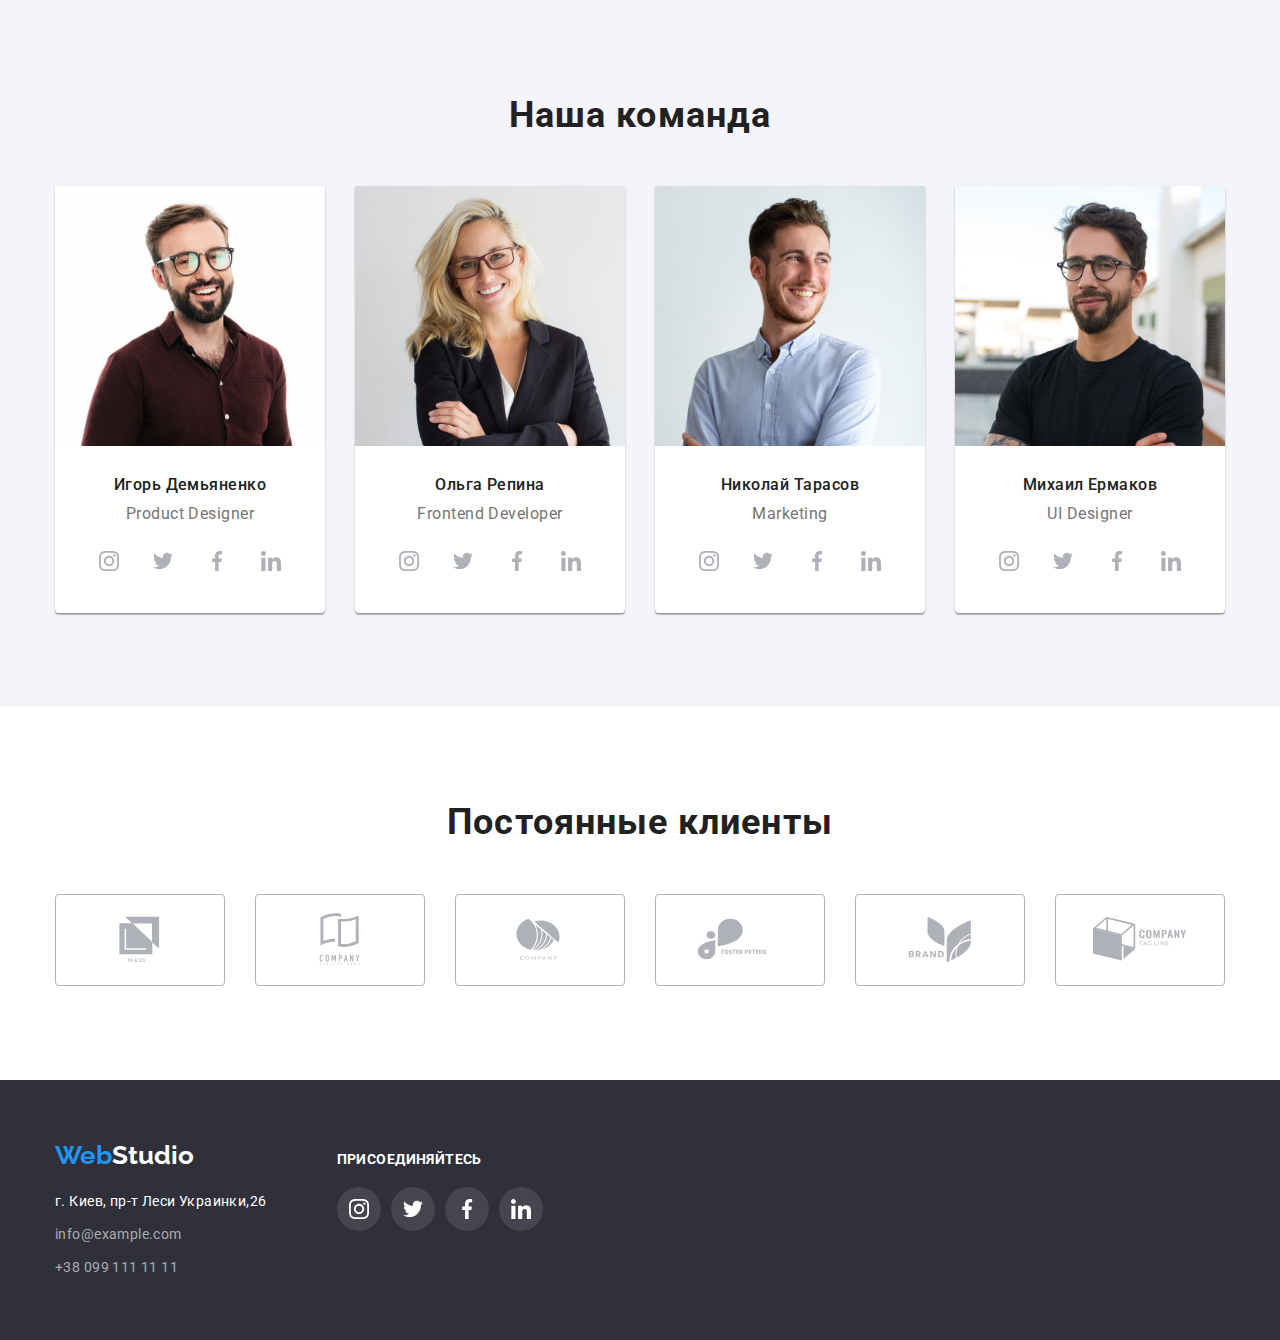
==== commit 76799976: "almost finish" ====
--- a/index.html
+++ b/index.html
@@ -39,12 +39,20 @@
         <ul class="contacts">
           <li class="contact-item">
             <a class="contact-link" href="mailto:info@devstudio.com"
-              >info@devstudio.com</a
+              ><svg class="contact-icon" width="16" height="12">
+                <use
+                  href="./images/symbol-head.svg#icon-envelope-hover-1"
+                ></use>
+              </svg>
+              info@devstudio.com</a
             >
           </li>
           <li class="contact-item">
             <a class="contact-link" href="tel:+380961111111"
-              >+38 096 111 11 11</a
+              ><svg class="contact-icon" width="16" height="12">
+                <use href="./images/symbol-head.svg#icon-smartphone-1"></use>
+              </svg>
+              +38 096 111 11 11</a
             >
           </li>
         </ul>
@@ -384,63 +392,65 @@
     </main>
 
     <footer class="footer">
-      <div class="container">
-        <a class="footer-logo" href="./index.html"
-          >Web<span class="logo-studio white">Studio</span></a
-        >
-        <address>
-          <ul class="address">
-            <li class="address-item">
-              <a href="" class="address-title"
-                >г. Киев, пр-т Леси Украинки,26</a
-              >
-            </li>
-            <li class="address-item">
-              <a class="address-link" href="mailto:info@example.com"
-                >info@example.com</a
-              >
-            </li>
-            <li class="address-item">
-              <a class="address-link" href="tel:+380991111111"
-                >+38 099 111 11 11</a
-              >
-            </li>
-          </ul>
-        </address>
-      </div>
-
-      <div class="footer-social">
-        <p class="footer-social-title">присоединяйтесь</p>
-        <ul class="ul footer-social-list">
-          <li class="footer-social-item">
-            <a href="" class="footer-social-link">
-              <svg class="footer-social-icons" width="20" height="20">
-                <use href="./images/symbol2-defs.svg#icon-instagram"></use>
-              </svg>
-            </a>
-          </li>
-          <li class="footer-social-item">
-            <a href="" class="footer-social-link">
-              <svg class="footer-social-icons" width="20" height="20">
-                <use href="./images/symbol2-defs.svg#icon-twitter"></use>
-              </svg>
-            </a>
-          </li>
-          <li class="footer-social-item">
-            <a href="" class="footer-social-link">
-              <svg class="footer-social-icons" width="20" height="20">
-                <use href="./images/symbol2-defs.svg#icon-facebook"></use>
-              </svg>
-            </a>
-          </li>
-          <li class="footer-social-item">
-            <a href="" class="footer-social-link">
-              <svg class="footer-social-icons" width="20" height="20">
-                <use href="./images/symbol2-defs.svg#icon-linkedin"></use>
-              </svg>
-            </a>
-          </li>
-        </ul>
+      <div class="container footer-section">
+        <div class="footer-navigation">
+          <a class="footer-logo" href="./index.html"
+            >Web<span class="logo-studio white">Studio</span></a
+          >
+          <address>
+            <ul class="address">
+              <li class="address-item">
+                <a href="" class="address-title"
+                  >г. Киев, пр-т Леси Украинки,26</a
+                >
+              </li>
+              <li class="address-item">
+                <a class="address-link" href="mailto:info@example.com"
+                  >info@example.com</a
+                >
+              </li>
+              <li class="address-item">
+                <a class="address-link" href="tel:+380991111111"
+                  >+38 099 111 11 11</a
+                >
+              </li>
+            </ul>
+          </address>
+        </div>
+
+        <div class="footer-social">
+          <p class="footer-social-title">присоединяйтесь</p>
+          <ul class="ul footer-social-list">
+            <li class="footer-social-item">
+              <a href="" class="footer-social-link">
+                <svg class="footer-social-icons" width="20" height="20">
+                  <use href="./images/symbol2-defs.svg#icon-instagram"></use>
+                </svg>
+              </a>
+            </li>
+            <li class="footer-social-item">
+              <a href="" class="footer-social-link">
+                <svg class="footer-social-icons" width="20" height="20">
+                  <use href="./images/symbol2-defs.svg#icon-twitter"></use>
+                </svg>
+              </a>
+            </li>
+            <li class="footer-social-item">
+              <a href="" class="footer-social-link">
+                <svg class="footer-social-icons" width="20" height="20">
+                  <use href="./images/symbol2-defs.svg#icon-facebook"></use>
+                </svg>
+              </a>
+            </li>
+            <li class="footer-social-item">
+              <a href="" class="footer-social-link">
+                <svg class="footer-social-icons" width="20" height="20">
+                  <use href="./images/symbol2-defs.svg#icon-linkedin"></use>
+                </svg>
+              </a>
+            </li>
+          </ul>
+        </div>
       </div>
     </footer>
   </body>
--- a/css/styles.css
+++ b/css/styles.css
@@ -137,6 +137,20 @@
   color: var(--link-color);
 }
 
+.contact-link:focus .contact-icon{
+    fill: var(--link-color);
+}
+.contact-icon {
+    margin-right: 10px;
+    display: inline-block;
+    align-items: center;
+    fill: #757575;
+}
+
+.contact-link:hover .contact-icon {
+    fill: var(--link-color);
+}
+
 /*-other-*/
 ul {
   list-style: none;
@@ -274,6 +288,8 @@
 
 .team {
   background-color: #F5F4FA;
+  max-width: 1600px;
+  margin: 0 auto;
 }
 
 .team-list {
@@ -418,6 +434,8 @@
   background-color: var(--background-color);
   padding-top: 60px;
   padding-bottom: 60px;
+  max-width: 1600px;
+  margin: 0 auto;
 }
 
 .footer-logo {
@@ -467,14 +485,16 @@
 .footer-section{
     display: flex;
     align-items: baseline;
+    
 }
 .footer-navigation{
     display: block;
 }
 .footer-social{
     display: block;
-    margin-left: 70px;
-    
+    margin-left:70px;
+    
+        
 }
 .footer-social-title{
     margin-bottom: 20px;
@@ -492,8 +512,7 @@
 
 .footer-social-list{
     display: flex;
-    justify-content: center;
-    align-items: center;
+   
 }
 
 .footer-social-item:not(:last-child){
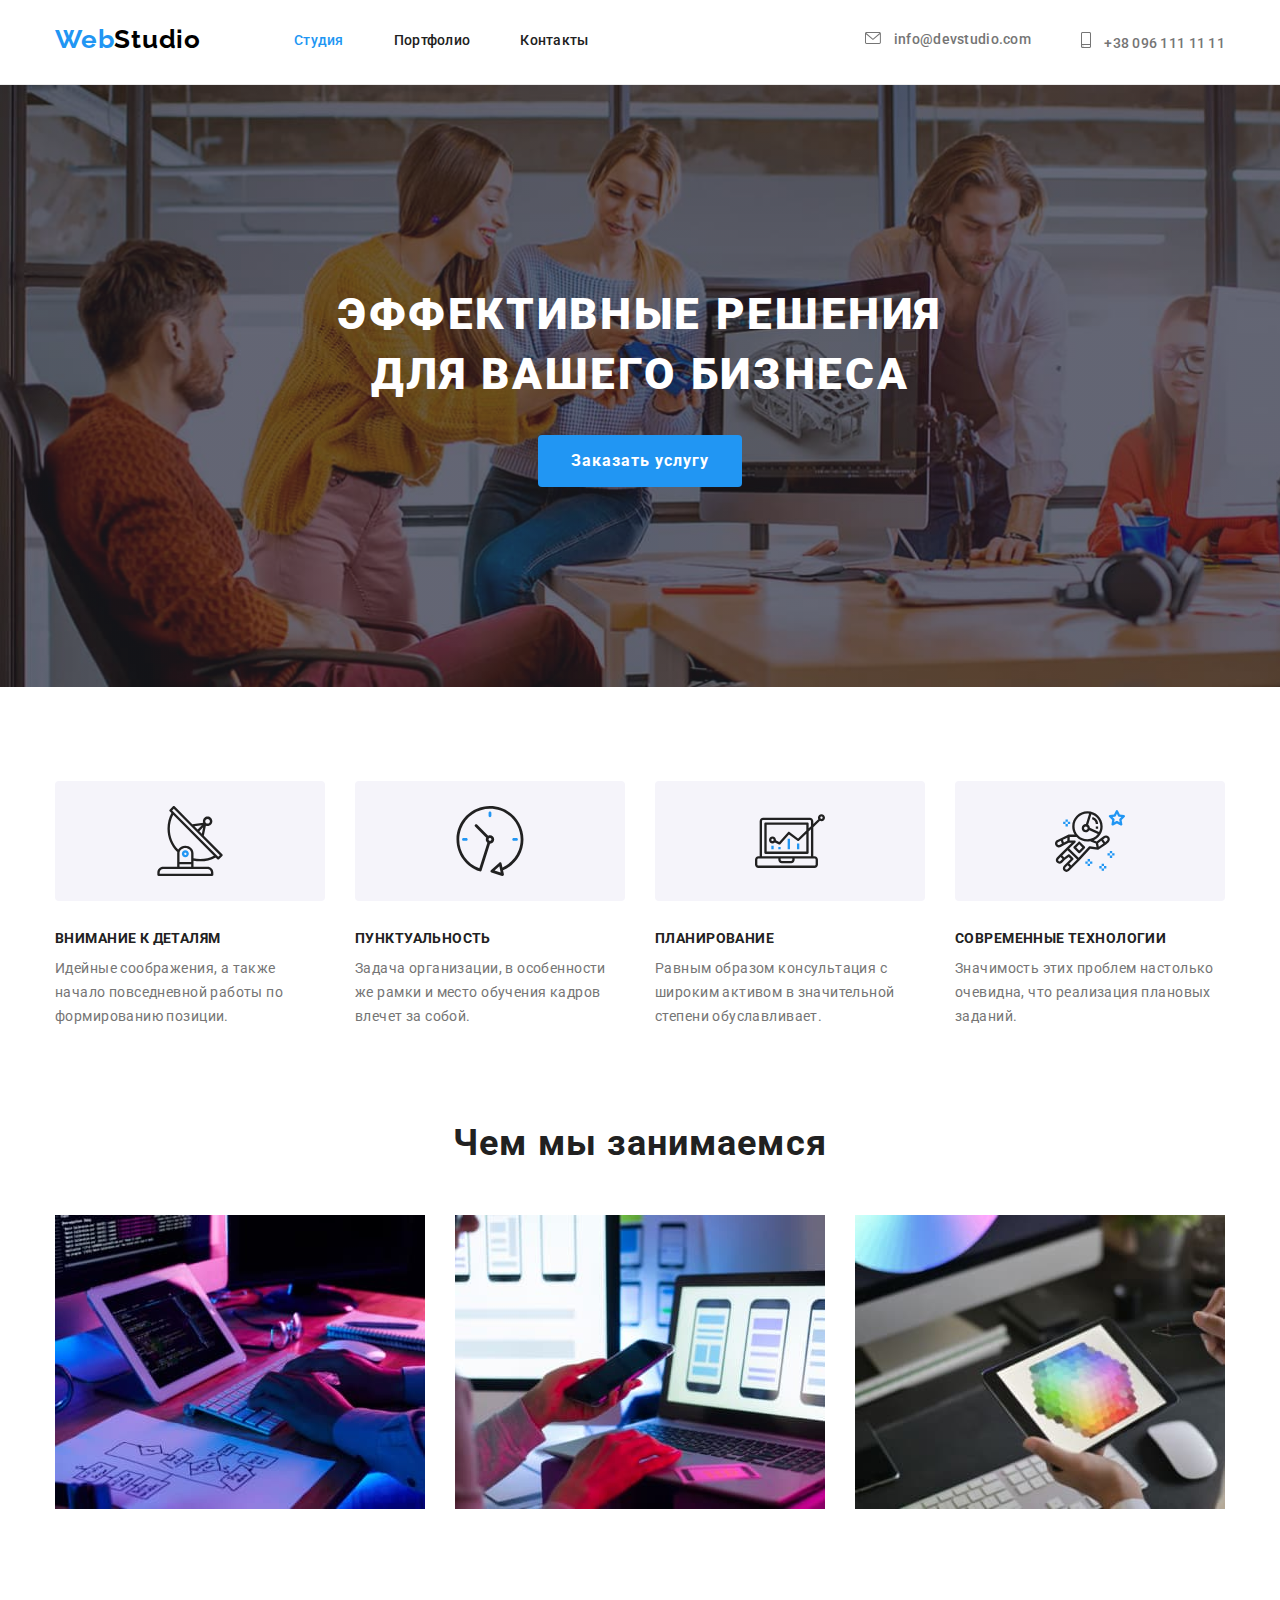
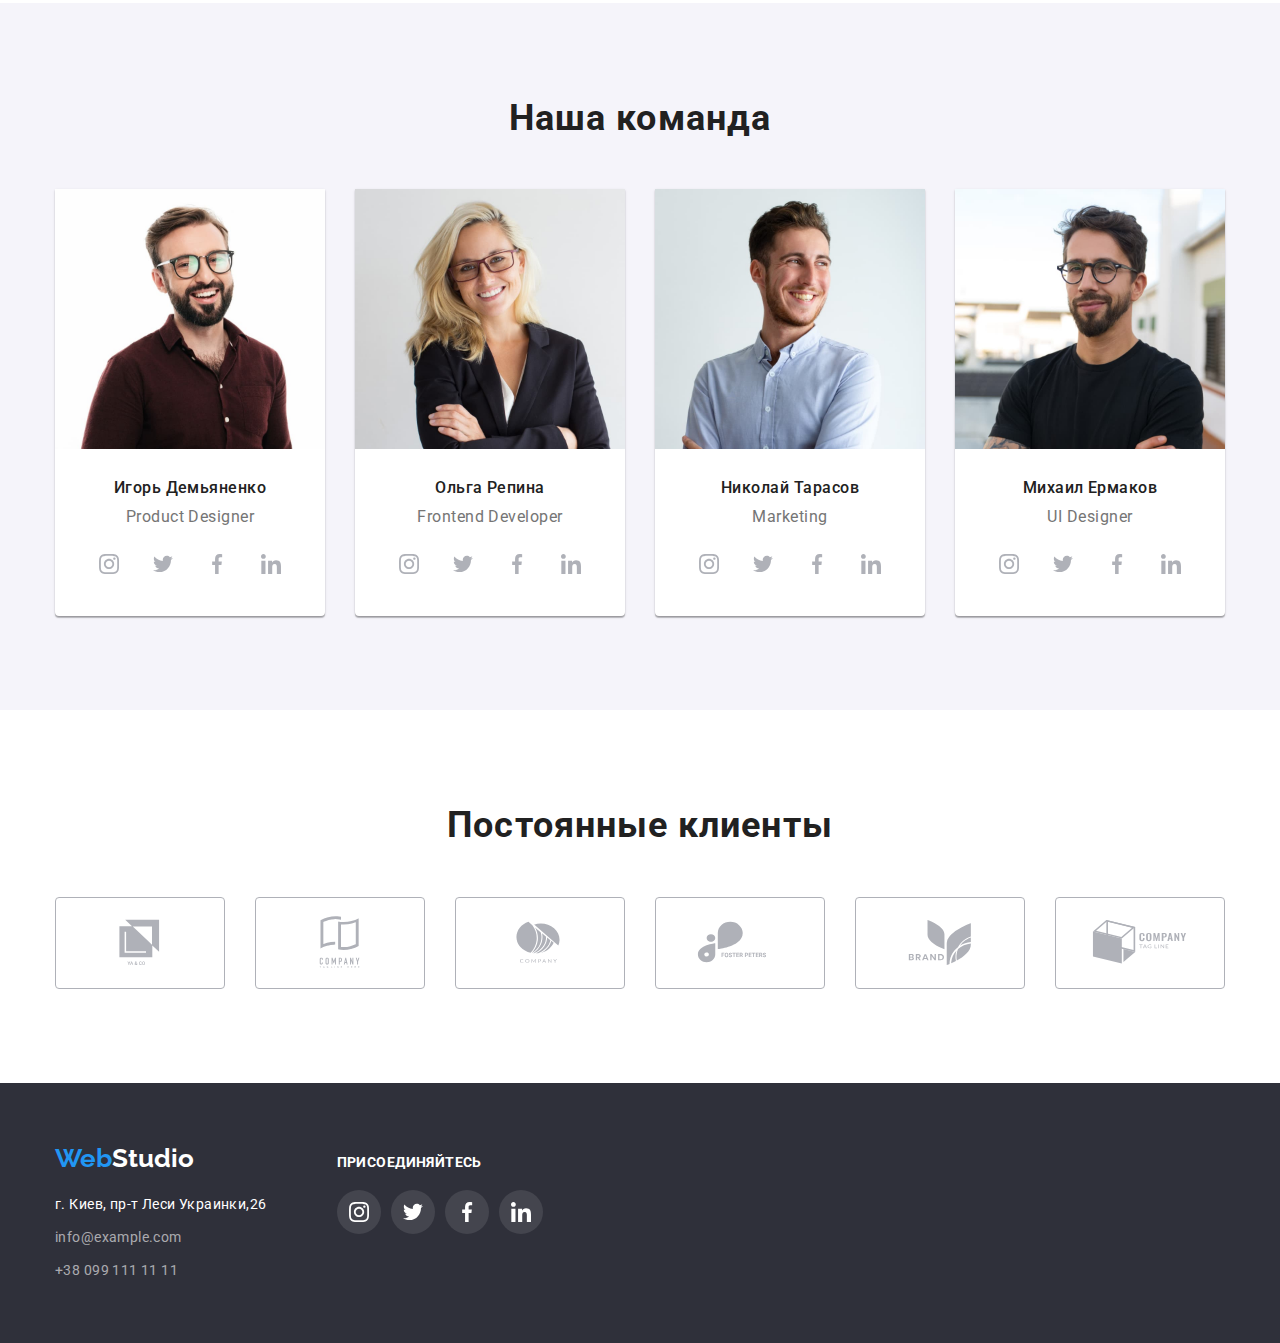
==== commit 51625ea7: "finished !" ====
--- a/index.html
+++ b/index.html
@@ -49,7 +49,7 @@
           </li>
           <li class="contact-item">
             <a class="contact-link" href="tel:+380961111111"
-              ><svg class="contact-icon" width="16" height="12">
+              ><svg class="contact-icon" width="10" height="16">
                 <use href="./images/symbol-head.svg#icon-smartphone-1"></use>
               </svg>
               +38 096 111 11 11</a
@@ -156,38 +156,46 @@
                 <h3 class="team-title">Игорь Демьяненко</h3>
                 <p lang="en" class="team-text">Product Designer</p>
               </div>
-              <ul class="our-team-social ul">
-                <li class="our-team-social-item">
-                  <a href="" class="our-team-social-link">
-                    <svg class="our-team-social-icons" width="20" height="20">
-                      <use
-                        href="./images/symbol2-defs.svg#icon-instagram"
-                      ></use>
-                    </svg>
-                  </a>
-                </li>
-                <li class="our-team-social-item">
-                  <a href="" class="our-team-social-link">
-                    <svg class="our-team-social-icons" width="20" height="20">
-                      <use href="./images/symbol2-defs.svg#icon-twitter"></use>
-                    </svg>
-                  </a>
-                </li>
-                <li class="our-team-social-item">
-                  <a href="" class="our-team-social-link">
-                    <svg class="our-team-social-icons" width="20" height="20">
-                      <use href="./images/symbol2-defs.svg#icon-facebook"></use>
-                    </svg>
-                  </a>
-                </li>
-                <li class="our-team-social-item">
-                  <a href="" class="our-team-social-link">
-                    <svg class="our-team-social-icons" width="20" height="20">
-                      <use href="./images/symbol2-defs.svg#icon-linkedin"></use>
-                    </svg>
-                  </a>
-                </li>
-              </ul>
+              <div class="our-team-social.ul">
+                <ul class="our-team-social ul">
+                  <li class="our-team-social-item">
+                    <a href="" class="our-team-social-link">
+                      <svg class="our-team-social-icons" width="20" height="20">
+                        <use
+                          href="./images/symbol2-defs.svg#icon-instagram"
+                        ></use>
+                      </svg>
+                    </a>
+                  </li>
+                  <li class="our-team-social-item">
+                    <a href="" class="our-team-social-link">
+                      <svg class="our-team-social-icons" width="20" height="20">
+                        <use
+                          href="./images/symbol2-defs.svg#icon-twitter"
+                        ></use>
+                      </svg>
+                    </a>
+                  </li>
+                  <li class="our-team-social-item">
+                    <a href="" class="our-team-social-link">
+                      <svg class="our-team-social-icons" width="20" height="20">
+                        <use
+                          href="./images/symbol2-defs.svg#icon-facebook"
+                        ></use>
+                      </svg>
+                    </a>
+                  </li>
+                  <li class="our-team-social-item">
+                    <a href="" class="our-team-social-link">
+                      <svg class="our-team-social-icons" width="20" height="20">
+                        <use
+                          href="./images/symbol2-defs.svg#icon-linkedin"
+                        ></use>
+                      </svg>
+                    </a>
+                  </li>
+                </ul>
+              </div>
             </li>
             <li class="team-item">
               <img
@@ -201,38 +209,46 @@
                 <h3 class="team-title">Ольга Репина</h3>
                 <p lang="en" class="team-text">Frontend Developer</p>
               </div>
-              <ul class="our-team-social ul">
-                <li class="our-team-social-item">
-                  <a href="" class="our-team-social-link">
-                    <svg class="our-team-social-icons" width="20" height="20">
-                      <use
-                        href="./images/symbol2-defs.svg#icon-instagram"
-                      ></use>
-                    </svg>
-                  </a>
-                </li>
-                <li class="our-team-social-item">
-                  <a href="" class="our-team-social-link">
-                    <svg class="our-team-social-icons" width="20" height="20">
-                      <use href="./images/symbol2-defs.svg#icon-twitter"></use>
-                    </svg>
-                  </a>
-                </li>
-                <li class="our-team-social-item">
-                  <a href="" class="our-team-social-link">
-                    <svg class="our-team-social-icons" width="20" height="20">
-                      <use href="./images/symbol2-defs.svg#icon-facebook"></use>
-                    </svg>
-                  </a>
-                </li>
-                <li class="our-team-social-item">
-                  <a href="" class="our-team-social-link">
-                    <svg class="our-team-social-icons" width="20" height="20">
-                      <use href="./images/symbol2-defs.svg#icon-linkedin"></use>
-                    </svg>
-                  </a>
-                </li>
-              </ul>
+              <div class="our-team-social.ul">
+                <ul class="our-team-social ul">
+                  <li class="our-team-social-item">
+                    <a href="" class="our-team-social-link">
+                      <svg class="our-team-social-icons" width="20" height="20">
+                        <use
+                          href="./images/symbol2-defs.svg#icon-instagram"
+                        ></use>
+                      </svg>
+                    </a>
+                  </li>
+                  <li class="our-team-social-item">
+                    <a href="" class="our-team-social-link">
+                      <svg class="our-team-social-icons" width="20" height="20">
+                        <use
+                          href="./images/symbol2-defs.svg#icon-twitter"
+                        ></use>
+                      </svg>
+                    </a>
+                  </li>
+                  <li class="our-team-social-item">
+                    <a href="" class="our-team-social-link">
+                      <svg class="our-team-social-icons" width="20" height="20">
+                        <use
+                          href="./images/symbol2-defs.svg#icon-facebook"
+                        ></use>
+                      </svg>
+                    </a>
+                  </li>
+                  <li class="our-team-social-item">
+                    <a href="" class="our-team-social-link">
+                      <svg class="our-team-social-icons" width="20" height="20">
+                        <use
+                          href="./images/symbol2-defs.svg#icon-linkedin"
+                        ></use>
+                      </svg>
+                    </a>
+                  </li>
+                </ul>
+              </div>
             </li>
             <li class="team-item">
               <img
@@ -246,38 +262,46 @@
                 <h3 class="team-title">Николай Тарасов</h3>
                 <p lang="en" class="team-text">Marketing</p>
               </div>
-              <ul class="our-team-social ul">
-                <li class="our-team-social-item">
-                  <a href="" class="our-team-social-link">
-                    <svg class="our-team-social-icons" width="20" height="20">
-                      <use
-                        href="./images/symbol2-defs.svg#icon-instagram"
-                      ></use>
-                    </svg>
-                  </a>
-                </li>
-                <li class="our-team-social-item">
-                  <a href="" class="our-team-social-link">
-                    <svg class="our-team-social-icons" width="20" height="20">
-                      <use href="./images/symbol2-defs.svg#icon-twitter"></use>
-                    </svg>
-                  </a>
-                </li>
-                <li class="our-team-social-item">
-                  <a href="" class="our-team-social-link">
-                    <svg class="our-team-social-icons" width="20" height="20">
-                      <use href="./images/symbol2-defs.svg#icon-facebook"></use>
-                    </svg>
-                  </a>
-                </li>
-                <li class="our-team-social-item">
-                  <a href="" class="our-team-social-link">
-                    <svg class="our-team-social-icons" width="20" height="20">
-                      <use href="./images/symbol2-defs.svg#icon-linkedin"></use>
-                    </svg>
-                  </a>
-                </li>
-              </ul>
+              <div class="our-team-social.ul">
+                <ul class="our-team-social ul">
+                  <li class="our-team-social-item">
+                    <a href="" class="our-team-social-link">
+                      <svg class="our-team-social-icons" width="20" height="20">
+                        <use
+                          href="./images/symbol2-defs.svg#icon-instagram"
+                        ></use>
+                      </svg>
+                    </a>
+                  </li>
+                  <li class="our-team-social-item">
+                    <a href="" class="our-team-social-link">
+                      <svg class="our-team-social-icons" width="20" height="20">
+                        <use
+                          href="./images/symbol2-defs.svg#icon-twitter"
+                        ></use>
+                      </svg>
+                    </a>
+                  </li>
+                  <li class="our-team-social-item">
+                    <a href="" class="our-team-social-link">
+                      <svg class="our-team-social-icons" width="20" height="20">
+                        <use
+                          href="./images/symbol2-defs.svg#icon-facebook"
+                        ></use>
+                      </svg>
+                    </a>
+                  </li>
+                  <li class="our-team-social-item">
+                    <a href="" class="our-team-social-link">
+                      <svg class="our-team-social-icons" width="20" height="20">
+                        <use
+                          href="./images/symbol2-defs.svg#icon-linkedin"
+                        ></use>
+                      </svg>
+                    </a>
+                  </li>
+                </ul>
+              </div>
             </li>
             <li class="team-item">
               <img
@@ -291,38 +315,46 @@
                 <h3 class="team-title">Михаил Ермаков</h3>
                 <p lang="en" class="team-text">UI Designer</p>
               </div>
-              <ul class="our-team-social ul">
-                <li class="our-team-social-item">
-                  <a href="" class="our-team-social-link">
-                    <svg class="our-team-social-icons" width="20" height="20">
-                      <use
-                        href="./images/symbol2-defs.svg#icon-instagram"
-                      ></use>
-                    </svg>
-                  </a>
-                </li>
-                <li class="our-team-social-item">
-                  <a href="" class="our-team-social-link">
-                    <svg class="our-team-social-icons" width="20" height="20">
-                      <use href="./images/symbol2-defs.svg#icon-twitter"></use>
-                    </svg>
-                  </a>
-                </li>
-                <li class="our-team-social-item">
-                  <a href="" class="our-team-social-link">
-                    <svg class="our-team-social-icons" width="20" height="20">
-                      <use href="./images/symbol2-defs.svg#icon-facebook"></use>
-                    </svg>
-                  </a>
-                </li>
-                <li class="our-team-social-item">
-                  <a href="" class="our-team-social-link">
-                    <svg class="our-team-social-icons" width="20" height="20">
-                      <use href="./images/symbol2-defs.svg#icon-linkedin"></use>
-                    </svg>
-                  </a>
-                </li>
-              </ul>
+              <div class="our-team-social.ul">
+                <ul class="our-team-social ul">
+                  <li class="our-team-social-item">
+                    <a href="" class="our-team-social-link">
+                      <svg class="our-team-social-icons" width="20" height="20">
+                        <use
+                          href="./images/symbol2-defs.svg#icon-instagram"
+                        ></use>
+                      </svg>
+                    </a>
+                  </li>
+                  <li class="our-team-social-item">
+                    <a href="" class="our-team-social-link">
+                      <svg class="our-team-social-icons" width="20" height="20">
+                        <use
+                          href="./images/symbol2-defs.svg#icon-twitter"
+                        ></use>
+                      </svg>
+                    </a>
+                  </li>
+                  <li class="our-team-social-item">
+                    <a href="" class="our-team-social-link">
+                      <svg class="our-team-social-icons" width="20" height="20">
+                        <use
+                          href="./images/symbol2-defs.svg#icon-facebook"
+                        ></use>
+                      </svg>
+                    </a>
+                  </li>
+                  <li class="our-team-social-item">
+                    <a href="" class="our-team-social-link">
+                      <svg class="our-team-social-icons" width="20" height="20">
+                        <use
+                          href="./images/symbol2-defs.svg#icon-linkedin"
+                        ></use>
+                      </svg>
+                    </a>
+                  </li>
+                </ul>
+              </div>
             </li>
           </ul>
         </div>
--- a/css/styles.css
+++ b/css/styles.css
@@ -16,6 +16,7 @@
   --link-color: #2196f3;
   --background-color: #2f303a;
   --primary-white-color: #fff;
+  --team-link-color: #AFB1B8;
 }
 
 body {
@@ -365,16 +366,16 @@
     align-items: center;
     width: 44px;
     height: 44px;
-    background-color: #FFFFFF;
+    background-color: var(--primary-white-color);
     border-radius: 50%;
-    fill: #AFB1B8;
+    fill: var(--team-link-color);
 }
 
 .our-team-social-link:focus{
     background-color: var(--link-color);
 }
 .our-team-social-link:focus .our-team-social-icons{
-    fill: #FFFFFF;
+    fill: var(--primary-white-color);
 }
 .our-team-social-item:not(:last-child){
     margin-right: 10px;
@@ -383,7 +384,7 @@
     background-color: var(--link-color);
 }
 .our-team-social-link:hover .our-team-social-icons{
-    fill: #FFFFFF;
+    fill: var(--primary-white-color);
 }
 
 /* -Клиенты- */
@@ -417,7 +418,7 @@
     margin-right: 30px;
 }
 .clients-icons{
-    fill: #AFB1B8;
+    fill: var(--team-link-color);
 }
 .clients-link:hover,
 .clients-link:focus{
@@ -555,6 +556,7 @@
 
   display: block;
   padding: 6px 22px;
+  border-color: transparent;
 }
 .portfolio-btn:hover,
 .portfolio-btn:focus {
@@ -622,6 +624,14 @@
     
 }
 
+.portfolio-cards:hover,
+.portfolio-cards:focus{
+    box-shadow: 
+    0px 1px 1px rgba(0, 0, 0, 0.12), 
+    0px 4px 4px rgba(0, 0, 0, 0.06), 
+    1px 4px 6px rgba(0, 0, 0, 0.16);
+}
+
 .card-text {
     border-left: 1px solid #EEEEEE;
     border-right: 1px solid #EEEEEE;
